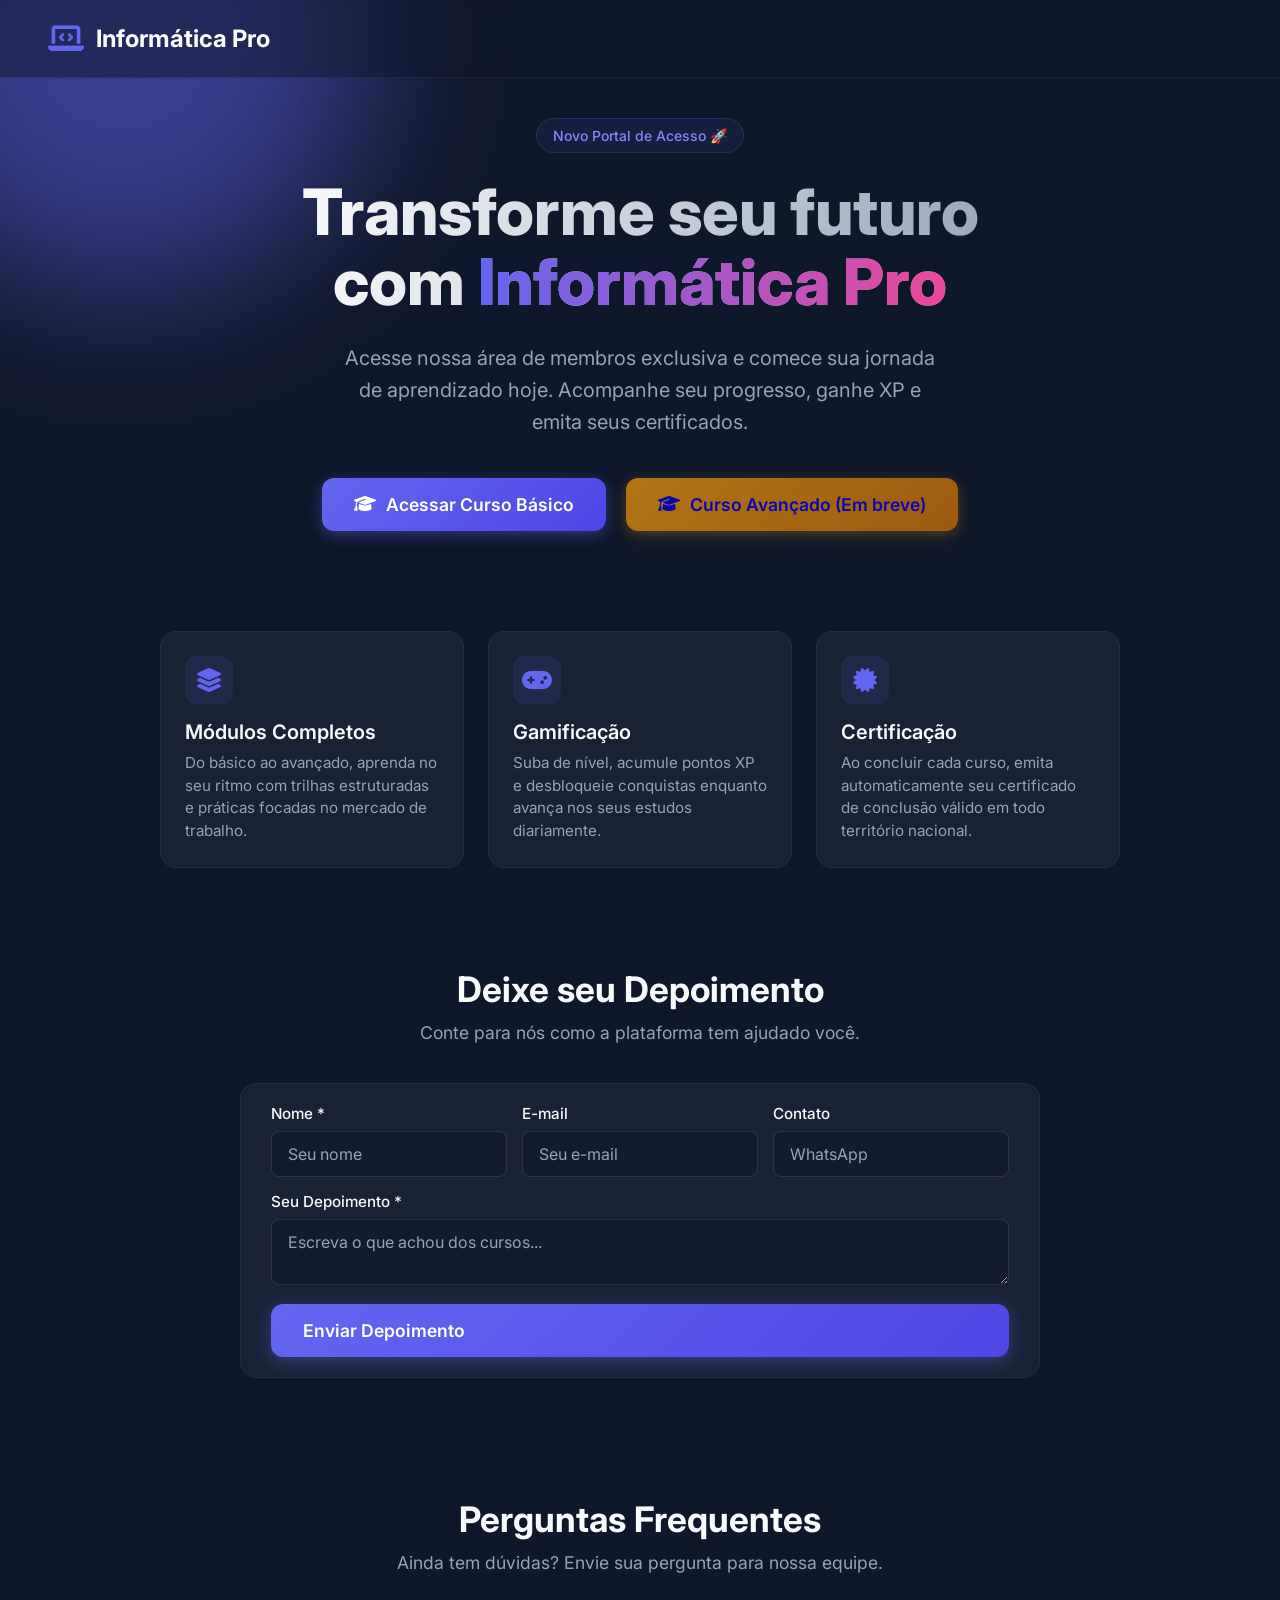
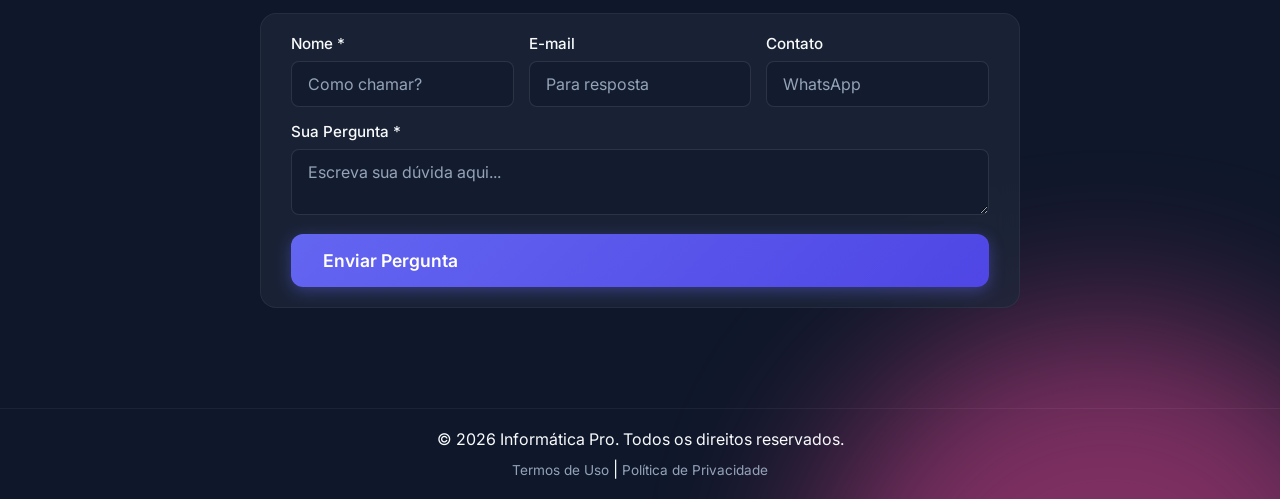
==== index.html @ a4f741c9 "Add files via upload" ====
<!DOCTYPE html>
<html lang="pt-BR">

<head>
    <meta charset="UTF-8">
    <meta name="viewport" content="width=device-width, initial-scale=1.0">
    <title>Informática Pro - Plataforma de Cursos</title>
    <meta name="description"
        content="Acesse a plataforma de cursos Informática Pro. Evolua suas habilidades com nossos cursos completos.">
    <!-- Google Fonts -->
    <link href="https://fonts.googleapis.com/css2?family=Inter:wght@300;400;500;600;700;800&display=swap"
        rel="stylesheet">
    <link rel="stylesheet" href="https://cdnjs.cloudflare.com/ajax/libs/font-awesome/6.4.0/css/all.min.css">
    <link rel="icon" type="image/png" href="favicon.png">
    <link rel="stylesheet" href="public/assets/css/landing.css">
</head>

<body>
    <div class="bg-shapes">
        <div class="shape shape-1"></div>
        <div class="shape shape-2"></div>
    </div>

    <header>
        <nav>
            <a href="#" class="logo" aria-label="Página Inicial da Informática Pro">
                <i class="fa-solid fa-laptop-code" aria-hidden="true"></i>
                Informática Pro
            </a>
        </nav>
    </header>

    <main class="hero">
        <div class="hero-content">
            <div class="badge">Novo Portal de Acesso 🚀</div>
            <h1>Transforme seu futuro com <span>Informática Pro</span></h1>
            <p class="subtitle">Acesse nossa área de membros exclusiva e comece sua jornada de aprendizado hoje.
                Acompanhe seu progresso, ganhe XP e emita seus certificados.</p>

            <div class="actions">
                <a href="curso-basico.html" class="btn btn-primary" aria-label="Acessar o Curso Básico">
                    <i class="fa-solid fa-graduation-cap" aria-hidden="true"></i>
                    Acessar Curso Básico
                </a>
                <a href="#" class="btn btn-advanced" style="opacity: 0.7; cursor: not-allowed;" onclick="event.preventDefault();" aria-label="Curso Avançado em Breve">
                    <i class="fa-solid fa-graduation-cap" aria-hidden="true"></i>
                    Curso Avançado (Em breve)
                </a>

            </div>
        </div>
    </main>

    <section class="features" id="cursos">
        <div class="feature-card">
            <div class="feature-icon"><i class="fa-solid fa-layer-group" aria-hidden="true"></i></div>
            <h3 class="feature-title">Módulos Completos</h3>
            <p class="feature-desc">Do básico ao avançado, aprenda no seu ritmo com trilhas estruturadas e práticas
                focadas no mercado de trabalho.</p>
        </div>
        <div class="feature-card">
            <div class="feature-icon"><i class="fa-solid fa-gamepad" aria-hidden="true"></i></div>
            <h3 class="feature-title">Gamificação</h3>
            <p class="feature-desc">Suba de nível, acumule pontos XP e desbloqueie conquistas enquanto avança nos seus
                estudos diariamente.</p>
        </div>
        <div class="feature-card">
            <div class="feature-icon"><i class="fa-solid fa-certificate" aria-hidden="true"></i></div>
            <h3 class="feature-title">Certificação</h3>
            <p class="feature-desc">Ao concluir cada curso, emita automaticamente seu certificado de conclusão válido em
                todo território nacional.</p>
        </div>
    </section>

    <section class="testimonials" id="depoimentos">
        <div class="section-header">
            <h2>Deixe seu Depoimento</h2>
            <p>Conte para nós como a plataforma tem ajudado você.</p>
        </div>
        <div class="form-container">
            <form name="depoimentos" data-netlify="true" method="POST" class="custom-form">
                <input type="hidden" name="Assunto" value="NOVO DEPOIMENTO - Site">
                <div class="form-row">
                    <div class="form-group">
                        <label for="depoimento-nome">Nome *</label>
                        <input type="text" id="depoimento-nome" name="nome" required placeholder="Seu nome">
                    </div>
                    <div class="form-group">
                        <label for="depoimento-email">E-mail</label>
                        <input type="email" id="depoimento-email" name="email" placeholder="Seu e-mail">
                    </div>
                    <div class="form-group">
                        <label for="depoimento-telefone">Contato</label>
                        <input type="tel" id="depoimento-telefone" name="telefone" placeholder="WhatsApp">
                    </div>
                </div>
                <div class="form-group">
                    <label for="depoimento-texto">Seu Depoimento *</label>
                    <textarea id="depoimento-texto" name="depoimento" required rows="2" placeholder="Escreva o que achou dos cursos..."></textarea>
                </div>
                <button type="submit" class="btn btn-primary w-100">Enviar Depoimento</button>
            </form>
        </div>
    </section>

    <section class="faq" id="faq">
        <div class="section-header">
            <h2>Perguntas Frequentes</h2>
            <p>Ainda tem dúvidas? Envie sua pergunta para nossa equipe.</p>
        </div>
        <div class="form-container">
            <form name="duvidas-faq" data-netlify="true" method="POST" class="custom-form">
                <input type="hidden" name="Assunto" value="NOVA DUVIDA FAQ - Site">
                <div class="form-row">
                    <div class="form-group">
                        <label for="faq-nome">Nome *</label>
                        <input type="text" id="faq-nome" name="nome" required placeholder="Como chamar?">
                    </div>
                    <div class="form-group">
                        <label for="faq-email">E-mail</label>
                        <input type="email" id="faq-email" name="email" placeholder="Para resposta">
                    </div>
                    <div class="form-group">
                        <label for="faq-telefone">Contato</label>
                        <input type="tel" id="faq-telefone" name="telefone" placeholder="WhatsApp">
                    </div>
                </div>
                <div class="form-group">
                    <label for="faq-pergunta">Sua Pergunta *</label>
                    <textarea id="faq-pergunta" name="pergunta" required rows="2" placeholder="Escreva sua dúvida aqui..."></textarea>
                </div>
                <button type="submit" class="btn btn-primary w-100">Enviar Pergunta</button>
            </form>
        </div>
    </section>

    <footer class="landing-footer">
        <p>&copy; 2026 Informática Pro. Todos os direitos reservados.</p>
        <div style="margin-top: 10px;">
            <a href="#">Termos de Uso</a> | <a href="#">Política de Privacidade</a>
        </div>
    </footer>

    <script>
        // Envio dos formulários sem sair da página (AJAX)
        const handleSubmit = (e) => {
            e.preventDefault();
            const form = e.target;
            const formData = new FormData(form);
            const submitBtn = form.querySelector('button[type="submit"]');
            const originalBtnText = submitBtn.innerText;
            
            submitBtn.innerText = "Enviando...";
            submitBtn.disabled = true;

            fetch("/", {
                method: "POST",
                headers: { "Content-Type": "application/x-www-form-urlencoded" },
                body: new URLSearchParams(formData).toString()
            })
            .then(() => {
                alert("Sua mensagem foi enviada com sucesso! Obrigado.");
                form.reset();
            })
            .catch((error) => {
                alert("Ops! Houve um erro ao tentar enviar sua mensagem.");
            })
            .finally(() => {
                submitBtn.innerText = originalBtnText;
                submitBtn.disabled = false;
            });
        };

        // Adiciona o evento nos formulários do Netlify
        document.querySelectorAll('form[data-netlify="true"]').forEach(form => {
            form.addEventListener('submit', handleSubmit);
        });
    </script>
</body>

</html>
---- public/assets/css/landing.css ----
:root {
    --primary: #6366f1;
    --primary-dark: #4f46e5;
    --secondary: #ec4899;
    --bg-color: #0f172a;
    --surface-color: rgba(30, 41, 59, 0.7);
    --text-main: #f8fafc;
    --text-muted: #94a3b8;
}

* {
    margin: 0;
    padding: 0;
    box-sizing: border-box;
    font-family: 'Inter', sans-serif;
}

html, body {
    overflow-x: hidden;
    width: 100%;
}

body {
    background-color: var(--bg-color);
    color: var(--text-main);
    min-height: 100vh;
    display: flex;
    flex-direction: column;
    position: relative;
}

/* Animated Background Gradients */
.bg-shapes {
    position: absolute;
    top: 0;
    left: 0;
    width: 100%;
    height: 100%;
    overflow: hidden;
    z-index: -1;
}

.shape {
    position: absolute;
    filter: blur(80px);
    opacity: 0.5;
    border-radius: 50%;
    animation: float 10s infinite ease-in-out alternate;
}

.shape-1 {
    top: -10%;
    left: -10%;
    width: 500px;
    height: 500px;
    background: var(--primary);
    animation-delay: 0s;
}

.shape-2 {
    bottom: -20%;
    right: -10%;
    width: 600px;
    height: 600px;
    background: var(--secondary);
    animation-delay: -5s;
}

@keyframes float {
    0% { transform: translate(0, 0) scale(1); }
    100% { transform: translate(30px, 50px) scale(1.1); }
}

/* Navbar */
nav {
    padding: 24px 48px;
    display: flex;
    justify-content: space-between;
    align-items: center;
    backdrop-filter: blur(10px);
    background: rgba(15, 23, 42, 0.5);
    border-bottom: 1px solid rgba(255, 255, 255, 0.05);
    z-index: 10;
}

.logo {
    display: flex;
    align-items: center;
    gap: 12px;
    font-size: 1.5rem;
    font-weight: 700;
    color: white;
    text-decoration: none;
}

.logo i {
    color: var(--primary);
    font-size: 1.8rem;
}

/* Hero Section */
.hero {
    flex: 1;
    display: flex;
    align-items: center;
    justify-content: center;
    padding: 40px 20px;
    z-index: 1;
}

.hero-content {
    max-width: 800px;
    text-align: center;
}

.badge {
    display: inline-block;
    padding: 8px 16px;
    border-radius: 999px;
    background: rgba(99, 102, 241, 0.1);
    color: #818cf8;
    font-weight: 500;
    font-size: 0.875rem;
    margin-bottom: 24px;
    border: 1px solid rgba(99, 102, 241, 0.2);
    backdrop-filter: blur(4px);
}

h1 {
    font-size: 4rem;
    font-weight: 800;
    line-height: 1.1;
    margin-bottom: 24px;
    background: linear-gradient(to right, #fff, #94a3b8);
    -webkit-background-clip: text;
    -webkit-text-fill-color: transparent;
}

h1 span {
    background: linear-gradient(to right, var(--primary), var(--secondary));
    -webkit-background-clip: text;
    -webkit-text-fill-color: transparent;
}

p.subtitle {
    font-size: 1.25rem;
    color: var(--text-muted);
    margin-bottom: 40px;
    line-height: 1.6;
    max-width: 600px;
    margin-inline: auto;
}

/* Buttons */
.actions {
    display: flex;
    gap: 20px;
    justify-content: center;
    align-items: center;
}

.btn {
    display: inline-flex;
    align-items: center;
    gap: 10px;
    padding: 16px 32px;
    border-radius: 12px;
    font-size: 1.1rem;
    font-weight: 600;
    text-decoration: none;
    transition: all 0.3s ease;
    cursor: pointer;
    border: none;
}

.btn-primary {
    background: linear-gradient(135deg, var(--primary), var(--primary-dark));
    color: white;
    box-shadow: 0 4px 15px rgba(99, 102, 241, 0.4);
}

.btn-primary:hover {
    transform: translateY(-2px);
    box-shadow: 0 6px 20px rgba(99, 102, 241, 0.6);
    background: linear-gradient(135deg, #7174f2, var(--primary));
}

.btn-advanced {
    background: linear-gradient(135deg, #f59e0b, #d97706);
    box-shadow: 0 4px 15px rgba(245, 158, 11, 0.4);
}

.btn-advanced:hover {
    background: linear-gradient(135deg, #fbbf24, #f59e0b);
}

.btn-outline {
    background: var(--surface-color);
    color: white;
    border: 1px solid rgba(255,255,255,0.1);
    backdrop-filter: blur(10px);
}

.btn-outline:hover {
    background: rgba(255, 255, 255, 0.1);
    transform: translateY(-2px);
}

/* Features */
.features {
    display: grid;
    grid-template-columns: repeat(auto-fit, minmax(250px, 1fr));
    gap: 24px;
    max-width: 1000px;
    margin: 60px auto 40px;
    padding: 0 20px;
    z-index: 1;
}

.feature-card {
    background: var(--surface-color);
    border: 1px solid rgba(255, 255, 255, 0.05);
    border-radius: 16px;
    padding: 24px;
    text-align: left;
    backdrop-filter: blur(12px);
    transition: transform 0.3s ease, border-color 0.3s ease;
}

.feature-card:hover {
    transform: translateY(-5px);
    border-color: rgba(99, 102, 241, 0.3);
}

.feature-icon {
    width: 48px;
    height: 48px;
    border-radius: 12px;
    background: rgba(99, 102, 241, 0.1);
    color: var(--primary);
    display: flex;
    align-items: center;
    justify-content: center;
    font-size: 1.5rem;
    margin-bottom: 16px;
}

.feature-title {
    font-size: 1.25rem;
    font-weight: 600;
    margin-bottom: 8px;
}

.feature-desc {
    color: var(--text-muted);
    font-size: 0.95rem;
    line-height: 1.5;
}

.landing-footer {
    text-align: center;
    padding: 20px;
    margin-top: 20px;
    border-top: 1px solid rgba(255,255,255,0.05);
}

.landing-footer a {
    color: var(--text-muted);
    font-size: 0.85rem;
    text-decoration: none;
}

/* Section Headers */
.section-header {
    text-align: center;
    margin-bottom: 40px;
}

.section-header h2 {
    font-size: 2.2rem;
    margin-bottom: 12px;
    color: var(--text-main);
}

.section-header p {
    color: var(--text-muted);
    font-size: 1.1rem;
}

/* Testimonials Section */
.testimonials {
    max-width: 1000px;
    margin: 60px auto;
    padding: 0 20px;
    z-index: 1;
}

.testimonials-grid {
    display: grid;
    grid-template-columns: repeat(auto-fit, minmax(300px, 1fr));
    gap: 30px;
}

.testimonial-card {
    background: var(--surface-color);
    border: 1px solid rgba(255, 255, 255, 0.05);
    border-radius: 16px;
    padding: 30px;
    backdrop-filter: blur(12px);
}

.stars {
    color: #fbbf24;
    margin-bottom: 15px;
    font-size: 1.1rem;
}

.testimonial-text {
    font-size: 1.05rem;
    line-height: 1.6;
    margin-bottom: 20px;
    font-style: italic;
    color: var(--text-main);
}

.student-info {
    display: flex;
    align-items: center;
    gap: 15px;
}

.student-avatar {
    width: 45px;
    height: 45px;
    border-radius: 50%;
    background: rgba(99, 102, 241, 0.2);
    color: var(--primary);
    display: flex;
    align-items: center;
    justify-content: center;
    font-size: 1.2rem;
}

.student-info strong {
    display: block;
    color: var(--text-main);
}

.student-info span {
    font-size: 0.85rem;
    color: var(--text-muted);
}

/* FAQ Section */
.faq {
    max-width: 800px;
    margin: 60px auto 80px;
    padding: 0 20px;
    z-index: 1;
}

.faq-list {
    display: flex;
    flex-direction: column;
    gap: 20px;
}

.faq-item {
    background: var(--surface-color);
    border: 1px solid rgba(255, 255, 255, 0.05);
    border-radius: 12px;
    padding: 24px;
    backdrop-filter: blur(12px);
}

.faq-question {
    font-size: 1.15rem;
    font-weight: 600;
    color: var(--text-main);
    margin-bottom: 12px;
    display: flex;
    align-items: center;
    gap: 10px;
}

.faq-question i {
    color: var(--primary);
}

.faq-answer {
    color: var(--text-muted);
    line-height: 1.6;
    margin-left: 28px;
}

/* Form Styles */
.form-container {
    max-width: 800px;
    margin: 0 auto;
    background: var(--surface-color);
    border: 1px solid rgba(255, 255, 255, 0.05);
    border-radius: 16px;
    padding: 20px 30px;
    backdrop-filter: blur(12px);
}

.custom-form .form-row {
    display: grid;
    grid-template-columns: repeat(3, 1fr);
    gap: 15px;
}

.custom-form .form-group {
    margin-bottom: 15px;
}

.custom-form label {
    display: block;
    margin-bottom: 8px;
    font-weight: 500;
    color: var(--text-main);
    font-size: 0.95rem;
}

.custom-form input,
.custom-form textarea {
    width: 100%;
    padding: 12px 16px;
    border-radius: 8px;
    border: 1px solid rgba(255, 255, 255, 0.1);
    background: rgba(15, 23, 42, 0.5);
    color: var(--text-main);
    font-family: inherit;
    font-size: 1rem;
    transition: all 0.3s ease;
}

.custom-form input:focus,
.custom-form textarea:focus {
    outline: none;
    border-color: var(--primary);
    box-shadow: 0 0 0 2px rgba(99, 102, 241, 0.2);
}

.custom-form input::placeholder,
.custom-form textarea::placeholder {
    color: var(--text-muted);
}

.w-100 {
    width: 100%;
}

/* Responsive */
@media (max-width: 768px) {
    h1 { font-size: 2.2rem; }
    p.subtitle { font-size: 1rem; padding: 0 10px; }
    nav { padding: 15px 20px; }
    .logo { font-size: 1.2rem; }
    .actions { flex-direction: column; width: 100%; padding: 0; gap: 15px; }
    .btn { width: 100%; justify-content: center; font-size: 1rem; padding: 14px 20px; }
    .features { grid-template-columns: 1fr; margin-top: 20px; padding-bottom: 40px; }
    .hero { padding: 20px 15px; }
    .custom-form .form-row {
        grid-template-columns: 1fr;
        gap: 0px;
    }
}
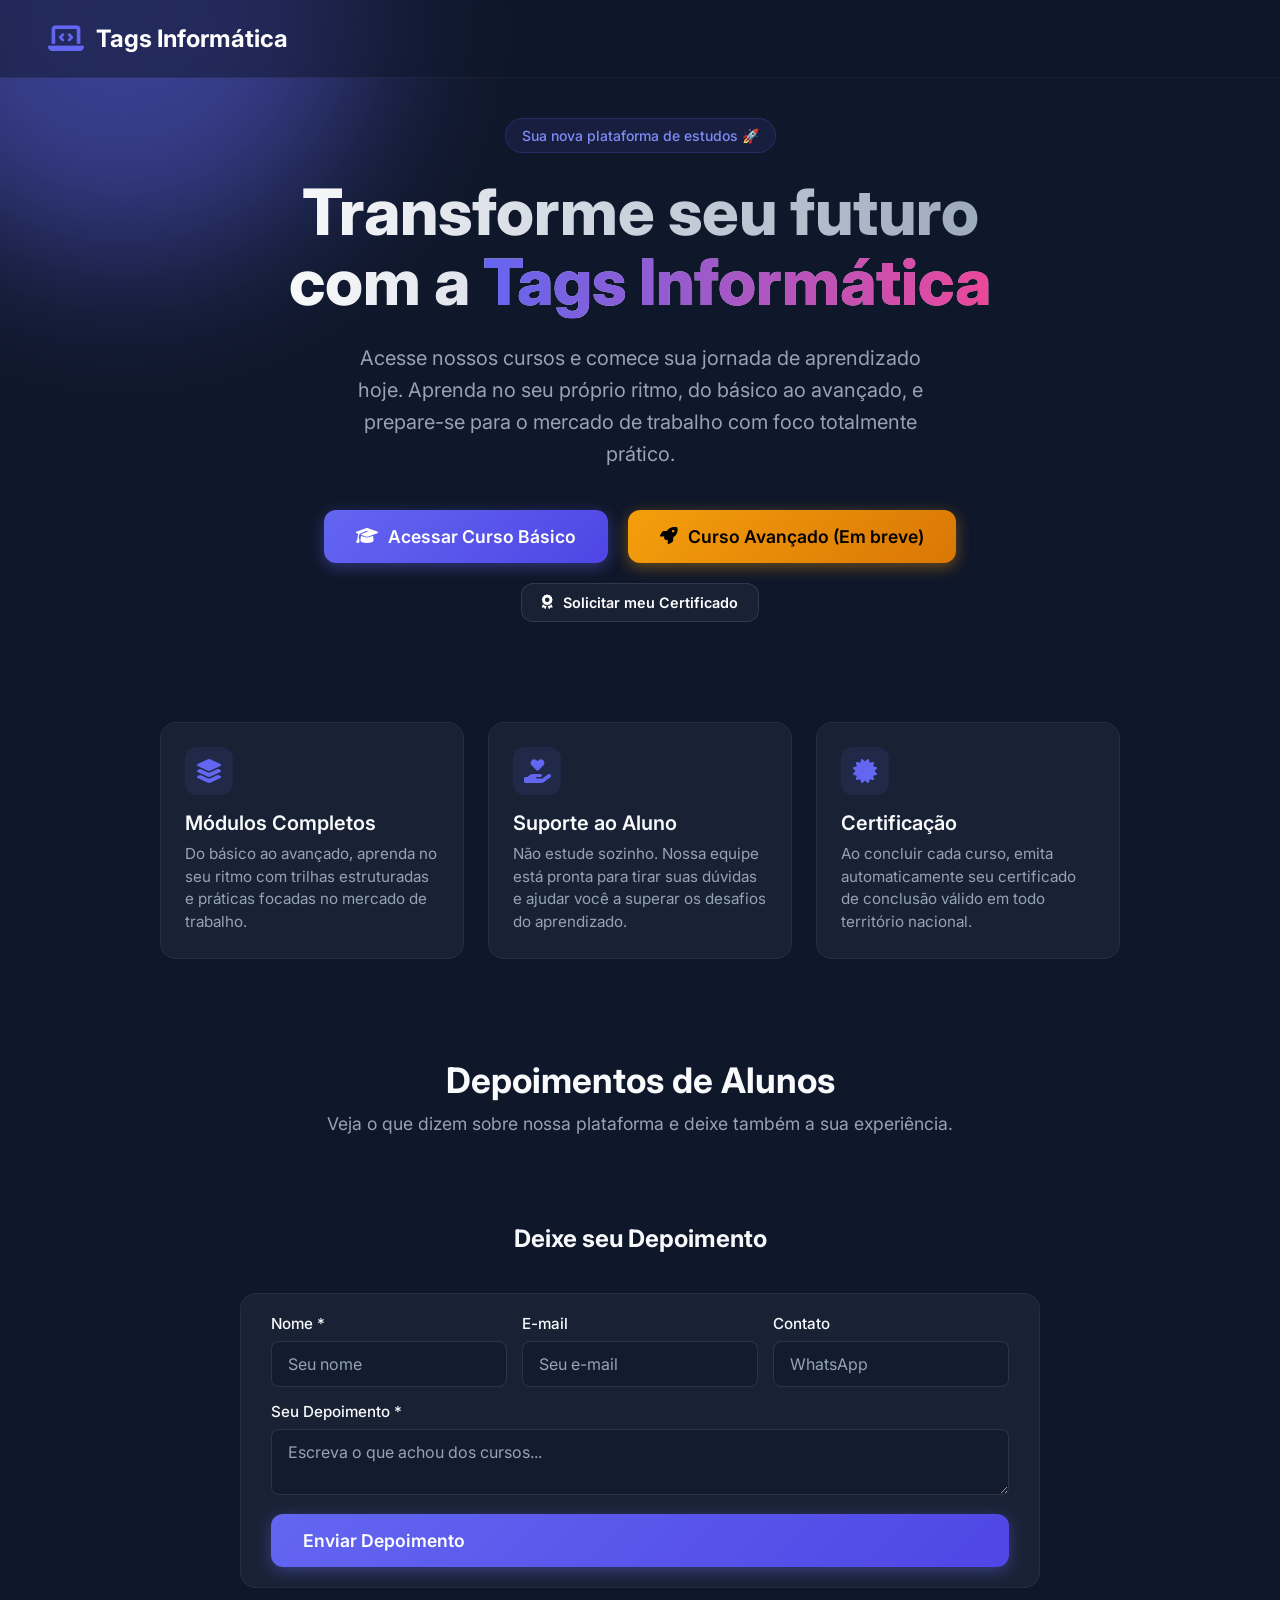
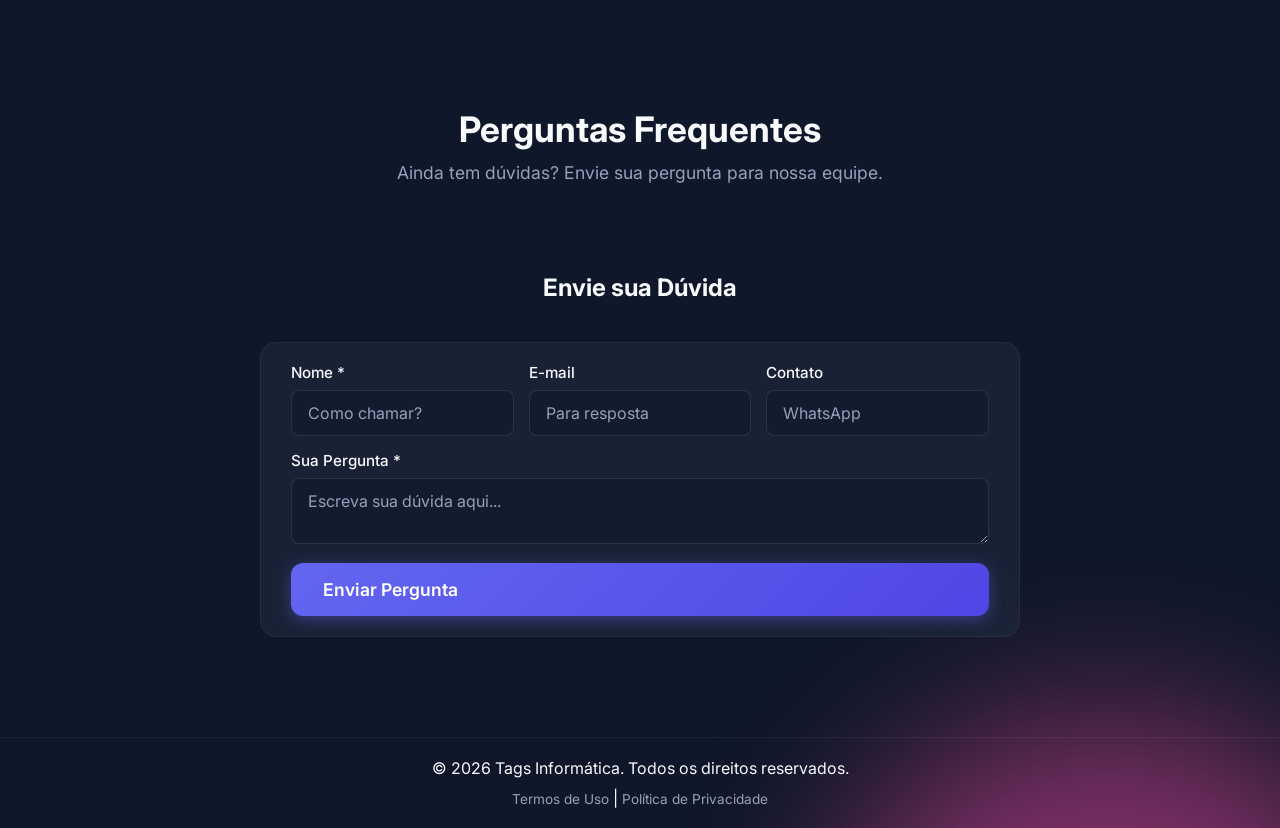
==== commit 7c71fbe1: "Add files via upload" ====
--- a/index.html
+++ b/index.html
@@ -4,9 +4,9 @@
 <head>
     <meta charset="UTF-8">
     <meta name="viewport" content="width=device-width, initial-scale=1.0">
-    <title>Informática Pro - Plataforma de Cursos</title>
+    <title>Tags Informática - Cursos Online</title>
     <meta name="description"
-        content="Acesse a plataforma de cursos Informática Pro. Evolua suas habilidades com nossos cursos completos.">
+        content="Acesse a plataforma de cursos da Tags Informática. Evolua suas habilidades com nossos cursos completos.">
     <!-- Google Fonts -->
     <link href="https://fonts.googleapis.com/css2?family=Inter:wght@300;400;500;600;700;800&display=swap"
         rel="stylesheet">
@@ -21,32 +21,43 @@
         <div class="shape shape-2"></div>
     </div>
 
+    <!-- Banner de Avisos Dinâmico -->
+    <div id="aviso-banner" class="aviso-banner" style="display: none;">
+        <i class="fa-solid fa-bullhorn"></i>
+        <span id="aviso-texto"></span>
+        <a href="#" id="aviso-link" target="_blank" class="btn-aviso">Saiba mais</a>
+    </div>
+
     <header>
         <nav>
-            <a href="#" class="logo" aria-label="Página Inicial da Informática Pro">
+            <a href="#" class="logo" aria-label="Página Inicial da Tags Informática">
                 <i class="fa-solid fa-laptop-code" aria-hidden="true"></i>
-                Informática Pro
+                Tags Informática
             </a>
         </nav>
     </header>
 
     <main class="hero">
         <div class="hero-content">
-            <div class="badge">Novo Portal de Acesso 🚀</div>
-            <h1>Transforme seu futuro com <span>Informática Pro</span></h1>
-            <p class="subtitle">Acesse nossa área de membros exclusiva e comece sua jornada de aprendizado hoje.
-                Acompanhe seu progresso, ganhe XP e emita seus certificados.</p>
+            <div class="badge">Sua nova plataforma de estudos 🚀</div>
+            <h1>Transforme seu futuro com a <span>Tags Informática</span></h1>
+            <p class="subtitle">Acesse nossos cursos e comece sua jornada de aprendizado hoje. Aprenda no seu próprio ritmo, do básico ao avançado, e prepare-se para o mercado de trabalho com foco totalmente prático.</p>
 
             <div class="actions">
                 <a href="curso-basico.html" class="btn btn-primary" aria-label="Acessar o Curso Básico">
                     <i class="fa-solid fa-graduation-cap" aria-hidden="true"></i>
                     Acessar Curso Básico
                 </a>
-                <a href="#" class="btn btn-advanced" style="opacity: 0.7; cursor: not-allowed;" onclick="event.preventDefault();" aria-label="Curso Avançado em Breve">
-                    <i class="fa-solid fa-graduation-cap" aria-hidden="true"></i>
+                <button onclick="openModal('modal-lead')" class="btn btn-advanced" aria-label="Curso Avançado em Breve">
+                    <i class="fa-solid fa-rocket" aria-hidden="true"></i>
                     Curso Avançado (Em breve)
-                </a>
-
+                </button>
+            </div>
+            
+            <div style="margin-top: 20px;">
+                <button onclick="openModal('modal-certificado')" class="btn btn-outline" style="padding: 10px 20px; font-size: 0.9rem;">
+                    <i class="fa-solid fa-award"></i> Solicitar meu Certificado
+                </button>
             </div>
         </div>
     </main>
@@ -59,10 +70,9 @@
                 focadas no mercado de trabalho.</p>
         </div>
         <div class="feature-card">
-            <div class="feature-icon"><i class="fa-solid fa-gamepad" aria-hidden="true"></i></div>
-            <h3 class="feature-title">Gamificação</h3>
-            <p class="feature-desc">Suba de nível, acumule pontos XP e desbloqueie conquistas enquanto avança nos seus
-                estudos diariamente.</p>
+            <div class="feature-icon"><i class="fa-solid fa-hand-holding-heart" aria-hidden="true"></i></div>
+            <h3 class="feature-title">Suporte ao Aluno</h3>
+            <p class="feature-desc">Não estude sozinho. Nossa equipe está pronta para tirar suas dúvidas e ajudar você a superar os desafios do aprendizado.</p>
         </div>
         <div class="feature-card">
             <div class="feature-icon"><i class="fa-solid fa-certificate" aria-hidden="true"></i></div>
@@ -74,11 +84,22 @@
 
     <section class="testimonials" id="depoimentos">
         <div class="section-header">
-            <h2>Deixe seu Depoimento</h2>
-            <p>Conte para nós como a plataforma tem ajudado você.</p>
-        </div>
+            <h2>Depoimentos de Alunos</h2>
+            <p>Veja o que dizem sobre nossa plataforma e deixe também a sua experiência.</p>
+        </div>
+        
+        <!-- Lista de depoimentos renderizados via JS -->
+        <div id="testimonials-list" class="testimonials-grid" style="margin-bottom: 50px;">
+            <!-- Será preenchido via script -->
+        </div>
+
+        <div class="section-header" style="margin-top: 20px;">
+            <h3 style="font-size: 1.5rem; color: var(--text-main);">Deixe seu Depoimento</h3>
+        </div>
+
         <div class="form-container">
-            <form name="depoimentos" data-netlify="true" method="POST" class="custom-form">
+            <form name="depoimentos" method="POST" class="custom-form">
+                <input type="hidden" name="tipo" value="depoimento">
                 <input type="hidden" name="Assunto" value="NOVO DEPOIMENTO - Site">
                 <div class="form-row">
                     <div class="form-group">
@@ -108,8 +129,19 @@
             <h2>Perguntas Frequentes</h2>
             <p>Ainda tem dúvidas? Envie sua pergunta para nossa equipe.</p>
         </div>
+        
+        <!-- Lista de FAQs renderizadas via JS -->
+        <div id="faq-list" class="faq-list" style="margin-bottom: 50px;">
+            <!-- Será preenchido via script -->
+        </div>
+
+        <div class="section-header" style="margin-top: 20px;">
+            <h3 style="font-size: 1.5rem; color: var(--text-main);">Envie sua Dúvida</h3>
+        </div>
+
         <div class="form-container">
-            <form name="duvidas-faq" data-netlify="true" method="POST" class="custom-form">
+            <form name="duvidas-faq" method="POST" class="custom-form">
+                <input type="hidden" name="tipo" value="faq">
                 <input type="hidden" name="Assunto" value="NOVA DUVIDA FAQ - Site">
                 <div class="form-row">
                     <div class="form-group">
@@ -135,14 +167,166 @@
     </section>
 
     <footer class="landing-footer">
-        <p>&copy; 2026 Informática Pro. Todos os direitos reservados.</p>
+        <p>&copy; 2026 Tags Informática. Todos os direitos reservados.</p>
         <div style="margin-top: 10px;">
             <a href="#">Termos de Uso</a> | <a href="#">Política de Privacidade</a>
         </div>
     </footer>
 
+    <!-- Modal Lead -->
+    <div id="modal-lead" class="modal-overlay">
+        <div class="modal-content form-container">
+            <button class="close-modal" onclick="closeModal('modal-lead')"><i class="fa-solid fa-xmark"></i></button>
+            <h3 style="margin-bottom: 10px;">Lista de Espera: Curso Avançado</h3>
+            <p style="margin-bottom: 20px; color: var(--text-muted);">Deixe seu e-mail e seja o primeiro a saber quando as vagas abrirem!</p>
+            <form name="lead" method="POST" class="custom-form">
+                <input type="hidden" name="tipo" value="lead">
+                <div class="form-group">
+                    <label>Nome</label>
+                    <input type="text" name="nome" required placeholder="Seu nome">
+                </div>
+                <div class="form-group">
+                    <label>E-mail</label>
+                    <input type="email" name="email" required placeholder="Seu e-mail principal">
+                </div>
+                <button type="submit" class="btn btn-primary w-100">Entrar na Lista</button>
+            </form>
+        </div>
+    </div>
+
+    <!-- Modal Certificado -->
+    <div id="modal-certificado" class="modal-overlay">
+        <div class="modal-content form-container">
+            <button class="close-modal" onclick="closeModal('modal-certificado')"><i class="fa-solid fa-xmark"></i></button>
+            <h3 style="margin-bottom: 10px;">Emissão de Certificado</h3>
+            <p style="margin-bottom: 20px; color: var(--text-muted);">Concluiu o curso básico? Solicite aqui seu certificado oficial. (Liberado após confirmação de pagamento)</p>
+            <form name="certificado" method="POST" class="custom-form">
+                <input type="hidden" name="tipo" value="certificado">
+                <div class="form-group">
+                    <label>Nome Completo (Para o certificado)</label>
+                    <input type="text" name="nome" required placeholder="João da Silva">
+                </div>
+                <div class="form-group">
+                    <label>E-mail de Cadastro</label>
+                    <input type="email" name="email" required placeholder="seu@email.com">
+                </div>
+                <div class="form-group">
+                    <label>CPF</label>
+                    <input type="text" name="cpf" required placeholder="000.000.000-00">
+                </div>
+                <button type="submit" class="btn btn-primary w-100">Solicitar Certificado</button>
+            </form>
+        </div>
+    </div>
+
+    <!-- Toast Notification -->
+    <div id="toast" class="toast">
+        <i class="fa-solid fa-circle-check"></i>
+        <span id="toast-message">Mensagem enviada com sucesso!</span>
+    </div>
+
     <script>
-        // Envio dos formulários sem sair da página (AJAX)
+        const SCRIPT_URL = "https://script.google.com/macros/s/AKfycbxQYoyk3kx6mtV6f-MftjSU4Sp0lmQB1Md00lyNA5KXXoyu3IjuXhvSz-ivAQGCdM9j/exec";
+
+        // Funções de Modal
+        const openModal = (id) => {
+            document.getElementById(id).classList.add('active');
+            document.body.style.overflow = 'hidden';
+        };
+        const closeModal = (id) => {
+            document.getElementById(id).classList.remove('active');
+            document.body.style.overflow = 'auto';
+        };
+
+        // Função para carregar dados dinâmicos da Planilha
+        const loadDynamicData = async () => {
+            try {
+                const response = await fetch(SCRIPT_URL);
+                const data = await response.json();
+                
+                // Carrega Avisos
+                if (data.avisos && data.avisos.length > 0) {
+                    const aviso = data.avisos[0]; // Pega o primeiro aviso ativo
+                    const avisoBanner = document.getElementById('aviso-banner');
+                    document.getElementById('aviso-texto').innerText = aviso.texto;
+                    if(aviso.link) {
+                        document.getElementById('aviso-link').href = aviso.link;
+                        document.getElementById('aviso-link').style.display = 'inline-block';
+                    } else {
+                        document.getElementById('aviso-link').style.display = 'none';
+                    }
+                    avisoBanner.style.display = 'flex';
+                }
+
+                // Cupons preparados (pode usar data.cupons depois)
+                
+                // Carrega Depoimentos
+                const depContainer = document.getElementById('testimonials-list');
+                if (data.depoimentos && data.depoimentos.length > 0) {
+                    depContainer.innerHTML = ''; 
+                    data.depoimentos.forEach(item => {
+                        const card = document.createElement('div');
+                        card.className = 'testimonial-card';
+                        card.innerHTML = `
+                            <div class="stars">
+                                <i class="fa-solid fa-star"></i><i class="fa-solid fa-star"></i><i class="fa-solid fa-star"></i><i class="fa-solid fa-star"></i><i class="fa-solid fa-star"></i>
+                            </div>
+                            <p class="testimonial-text">"${item.depoimento}"</p>
+                            <div class="student-info">
+                                <div class="student-avatar"><i class="fa-solid fa-user"></i></div>
+                                <div>
+                                    <strong>${item.nome}</strong>
+                                    <span>Aluno Tags Informática</span>
+                                </div>
+                            </div>
+                        `;
+                        depContainer.appendChild(card);
+                    });
+                }
+
+                // Carrega FAQ
+                const faqContainer = document.getElementById('faq-list');
+                if (data.faq && data.faq.length > 0) {
+                    faqContainer.innerHTML = '';
+                    data.faq.forEach(item => {
+                        const faqItem = document.createElement('div');
+                        faqItem.className = 'faq-item';
+                        faqItem.innerHTML = `
+                            <h3 class="faq-question"><i class="fa-solid fa-circle-question"></i> ${item.pergunta}</h3>
+                            <p class="faq-answer">${item.resposta}</p>
+                        `;
+                        faqContainer.appendChild(faqItem);
+                    });
+                }
+            } catch (error) {
+                console.error("Erro ao carregar dados:", error);
+            }
+        };
+
+        // Função para mostrar notificação visual (Toast)
+        const showToast = (message, isError = false) => {
+            const toast = document.getElementById('toast');
+            const toastMsg = document.getElementById('toast-message');
+            const icon = toast.querySelector('i');
+            
+            toastMsg.innerText = message;
+            if (isError) {
+                toast.style.borderLeftColor = '#ef4444';
+                icon.className = 'fa-solid fa-circle-xmark';
+                icon.style.color = '#ef4444';
+            } else {
+                toast.style.borderLeftColor = '#10b981';
+                icon.className = 'fa-solid fa-circle-check';
+                icon.style.color = '#10b981';
+            }
+            
+            toast.classList.add('show');
+            setTimeout(() => {
+                toast.classList.remove('show');
+            }, 4000);
+        };
+
+        // Envio dos formulários
         const handleSubmit = (e) => {
             e.preventDefault();
             const form = e.target;
@@ -153,17 +337,29 @@
             submitBtn.innerText = "Enviando...";
             submitBtn.disabled = true;
 
-            fetch("/", {
+            // Envia SEMPRE para o Google Sheets porque todos tem campo 'tipo'
+            fetch(SCRIPT_URL, {
                 method: "POST",
                 headers: { "Content-Type": "application/x-www-form-urlencoded" },
                 body: new URLSearchParams(formData).toString()
             })
             .then(() => {
-                alert("Sua mensagem foi enviada com sucesso! Obrigado.");
+                const tipo = form.querySelector('input[name="tipo"]').value;
+                if (tipo === "depoimento") showToast("Depoimento enviado para análise!");
+                else if (tipo === "faq") showToast("Dúvida enviada! Em breve responderemos.");
+                else if (tipo === "lead") {
+                    showToast("Email salvo! Te avisaremos.");
+                    closeModal('modal-lead');
+                }
+                else if (tipo === "certificado") {
+                    showToast("Solicitação recebida. Analisaremos o pagamento.");
+                    closeModal('modal-certificado');
+                }
+                else showToast("Mensagem enviada com sucesso!");
                 form.reset();
             })
             .catch((error) => {
-                alert("Ops! Houve um erro ao tentar enviar sua mensagem.");
+                showToast("Ops! Houve um erro ao enviar.", true);
             })
             .finally(() => {
                 submitBtn.innerText = originalBtnText;
@@ -171,10 +367,11 @@
             });
         };
 
-        // Adiciona o evento nos formulários do Netlify
-        document.querySelectorAll('form[data-netlify="true"]').forEach(form => {
+        document.querySelectorAll('.custom-form').forEach(form => {
             form.addEventListener('submit', handleSubmit);
         });
+
+        document.addEventListener('DOMContentLoaded', loadDynamicData);
     </script>
 </body>
 
--- a/public/assets/css/landing.css
+++ b/public/assets/css/landing.css
@@ -228,8 +228,9 @@
 }
 
 .feature-card:hover {
-    transform: translateY(-5px);
-    border-color: rgba(99, 102, 241, 0.3);
+    transform: translateY(-8px);
+    border-color: rgba(99, 102, 241, 0.5);
+    box-shadow: 0 12px 30px -10px rgba(99, 102, 241, 0.4);
 }
 
 .feature-icon {
@@ -435,11 +436,18 @@
     transition: all 0.3s ease;
 }
 
+.custom-form input:hover,
+.custom-form textarea:hover {
+    background: rgba(15, 23, 42, 0.7);
+    border-color: rgba(255, 255, 255, 0.2);
+}
+
 .custom-form input:focus,
 .custom-form textarea:focus {
     outline: none;
     border-color: var(--primary);
-    box-shadow: 0 0 0 2px rgba(99, 102, 241, 0.2);
+    box-shadow: 0 0 0 3px rgba(99, 102, 241, 0.25);
+    background: rgba(15, 23, 42, 0.9);
 }
 
 .custom-form input::placeholder,
@@ -466,3 +474,132 @@
         gap: 0px;
     }
 }
+
+/* Toast Notification */
+.toast {
+    position: fixed;
+    bottom: 30px;
+    right: 30px;
+    background: var(--surface-color);
+    color: var(--text-main);
+    padding: 16px 24px;
+    border-radius: 8px;
+    border-left: 4px solid #10b981;
+    box-shadow: 0 10px 25px rgba(0,0,0,0.3);
+    display: flex;
+    align-items: center;
+    gap: 12px;
+    z-index: 9999;
+    backdrop-filter: blur(16px);
+    transform: translateX(150%);
+    transition: transform 0.4s cubic-bezier(0.175, 0.885, 0.32, 1.275);
+    border-top: 1px solid rgba(255, 255, 255, 0.1);
+    border-right: 1px solid rgba(255, 255, 255, 0.1);
+    border-bottom: 1px solid rgba(255, 255, 255, 0.1);
+}
+
+.toast.show {
+    transform: translateX(0);
+}
+
+.toast i {
+    font-size: 1.25rem;
+    color: #10b981;
+}
+
+/* Modals */
+.modal-overlay {
+    position: fixed;
+    top: 0;
+    left: 0;
+    width: 100%;
+    height: 100%;
+    background: rgba(15, 23, 42, 0.8);
+    backdrop-filter: blur(5px);
+    display: flex;
+    align-items: center;
+    justify-content: center;
+    z-index: 99999;
+    opacity: 0;
+    pointer-events: none;
+    transition: opacity 0.3s ease;
+}
+
+.modal-overlay.active {
+    opacity: 1;
+    pointer-events: auto;
+}
+
+.modal-content {
+    background: #1e293b;
+    border-radius: 16px;
+    padding: 30px;
+    width: 90%;
+    max-width: 500px;
+    position: relative;
+    transform: translateY(-20px);
+    transition: transform 0.3s ease;
+}
+
+.modal-overlay.active .modal-content {
+    transform: translateY(0);
+}
+
+.close-modal {
+    position: absolute;
+    top: 15px;
+    right: 20px;
+    background: transparent;
+    border: none;
+    color: var(--text-muted);
+    font-size: 1.5rem;
+    cursor: pointer;
+    transition: color 0.3s;
+}
+
+.close-modal:hover {
+    color: var(--secondary);
+}
+
+/* Aviso Banner */
+.aviso-banner {
+    background: linear-gradient(90deg, var(--primary-dark), var(--secondary));
+    color: white;
+    padding: 10px 20px;
+    display: flex;
+    align-items: center;
+    justify-content: center;
+    gap: 15px;
+    font-weight: 500;
+    font-size: 0.95rem;
+    z-index: 20;
+    position: relative;
+}
+
+.btn-aviso {
+    background: rgba(0,0,0,0.3);
+    color: white;
+    padding: 4px 12px;
+    border-radius: 99px;
+    text-decoration: none;
+    font-size: 0.85rem;
+    transition: background 0.3s;
+}
+
+.btn-aviso:hover {
+    background: rgba(0,0,0,0.5);
+}
+
+@media (max-width: 768px) {
+    .toast {
+        bottom: 20px;
+        right: 20px;
+        left: 20px;
+        justify-content: center;
+    }
+    .aviso-banner {
+        flex-direction: column;
+        text-align: center;
+        gap: 8px;
+    }
+}
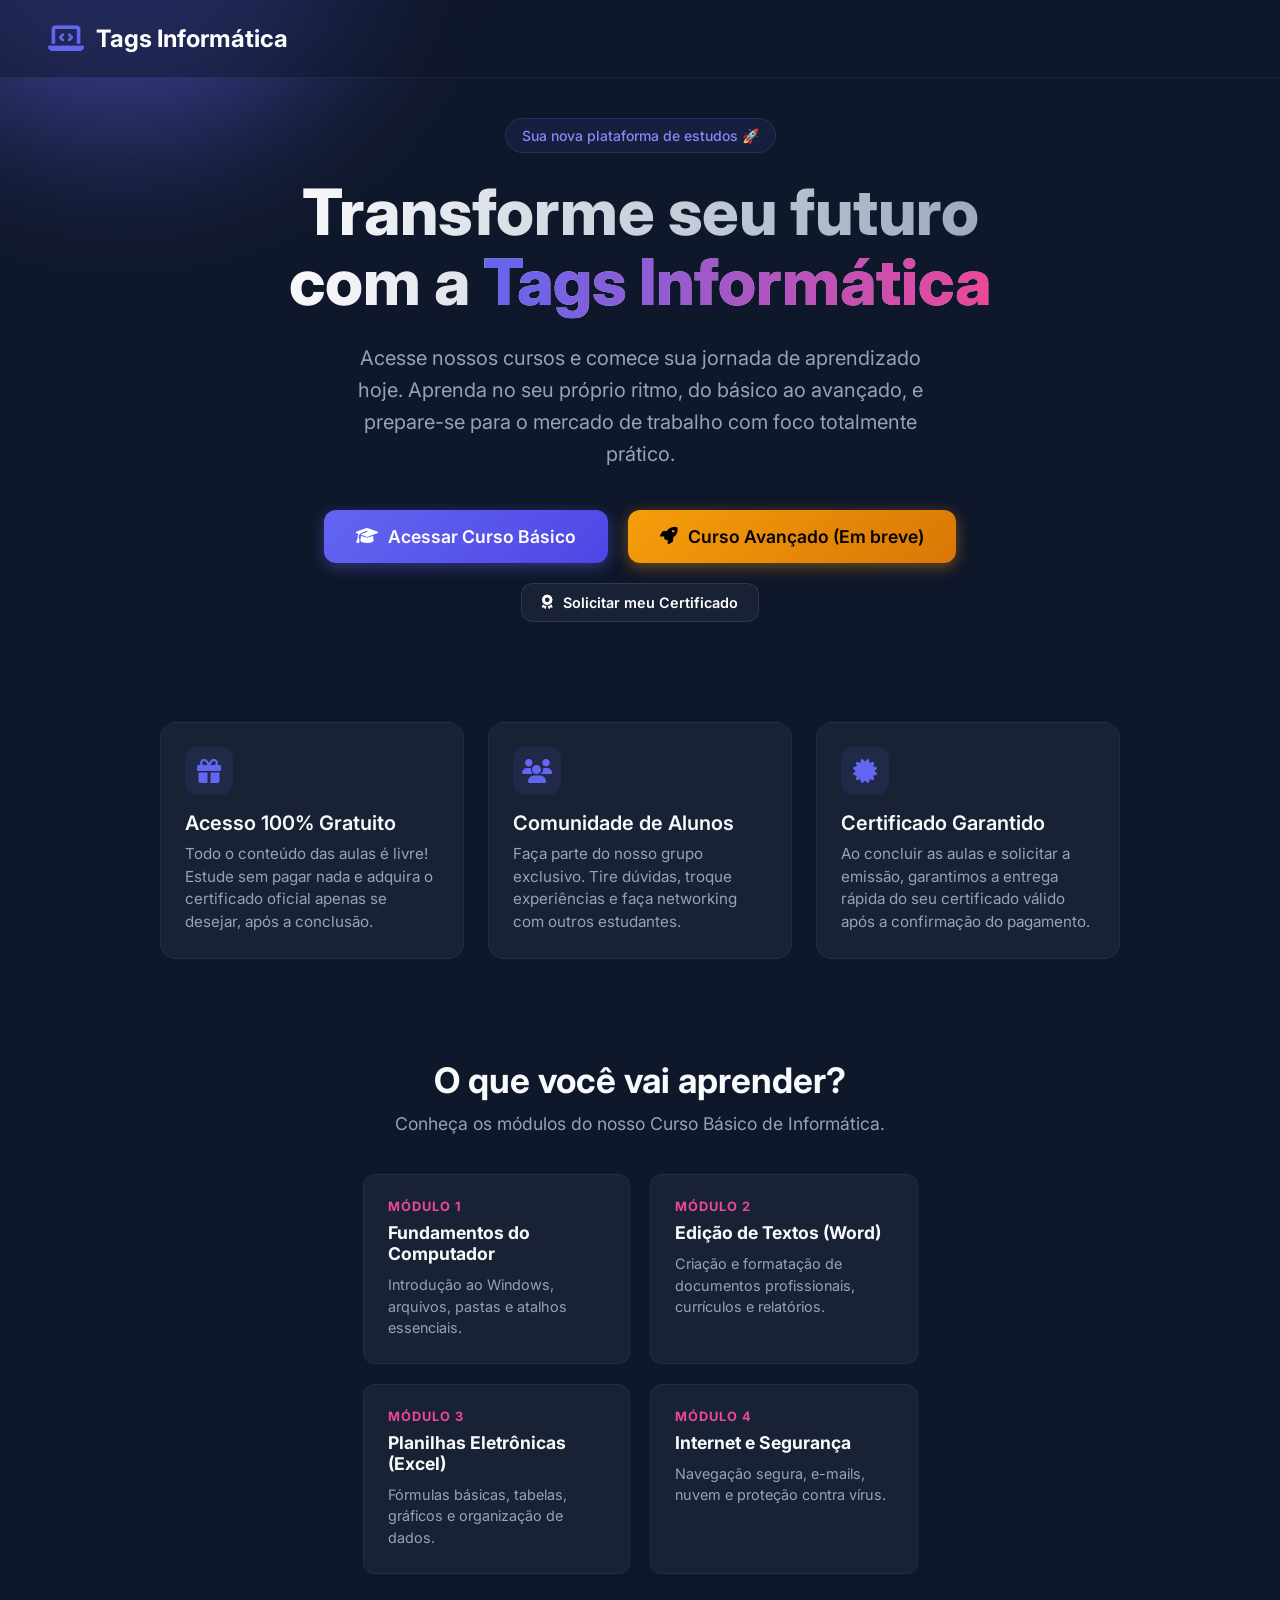
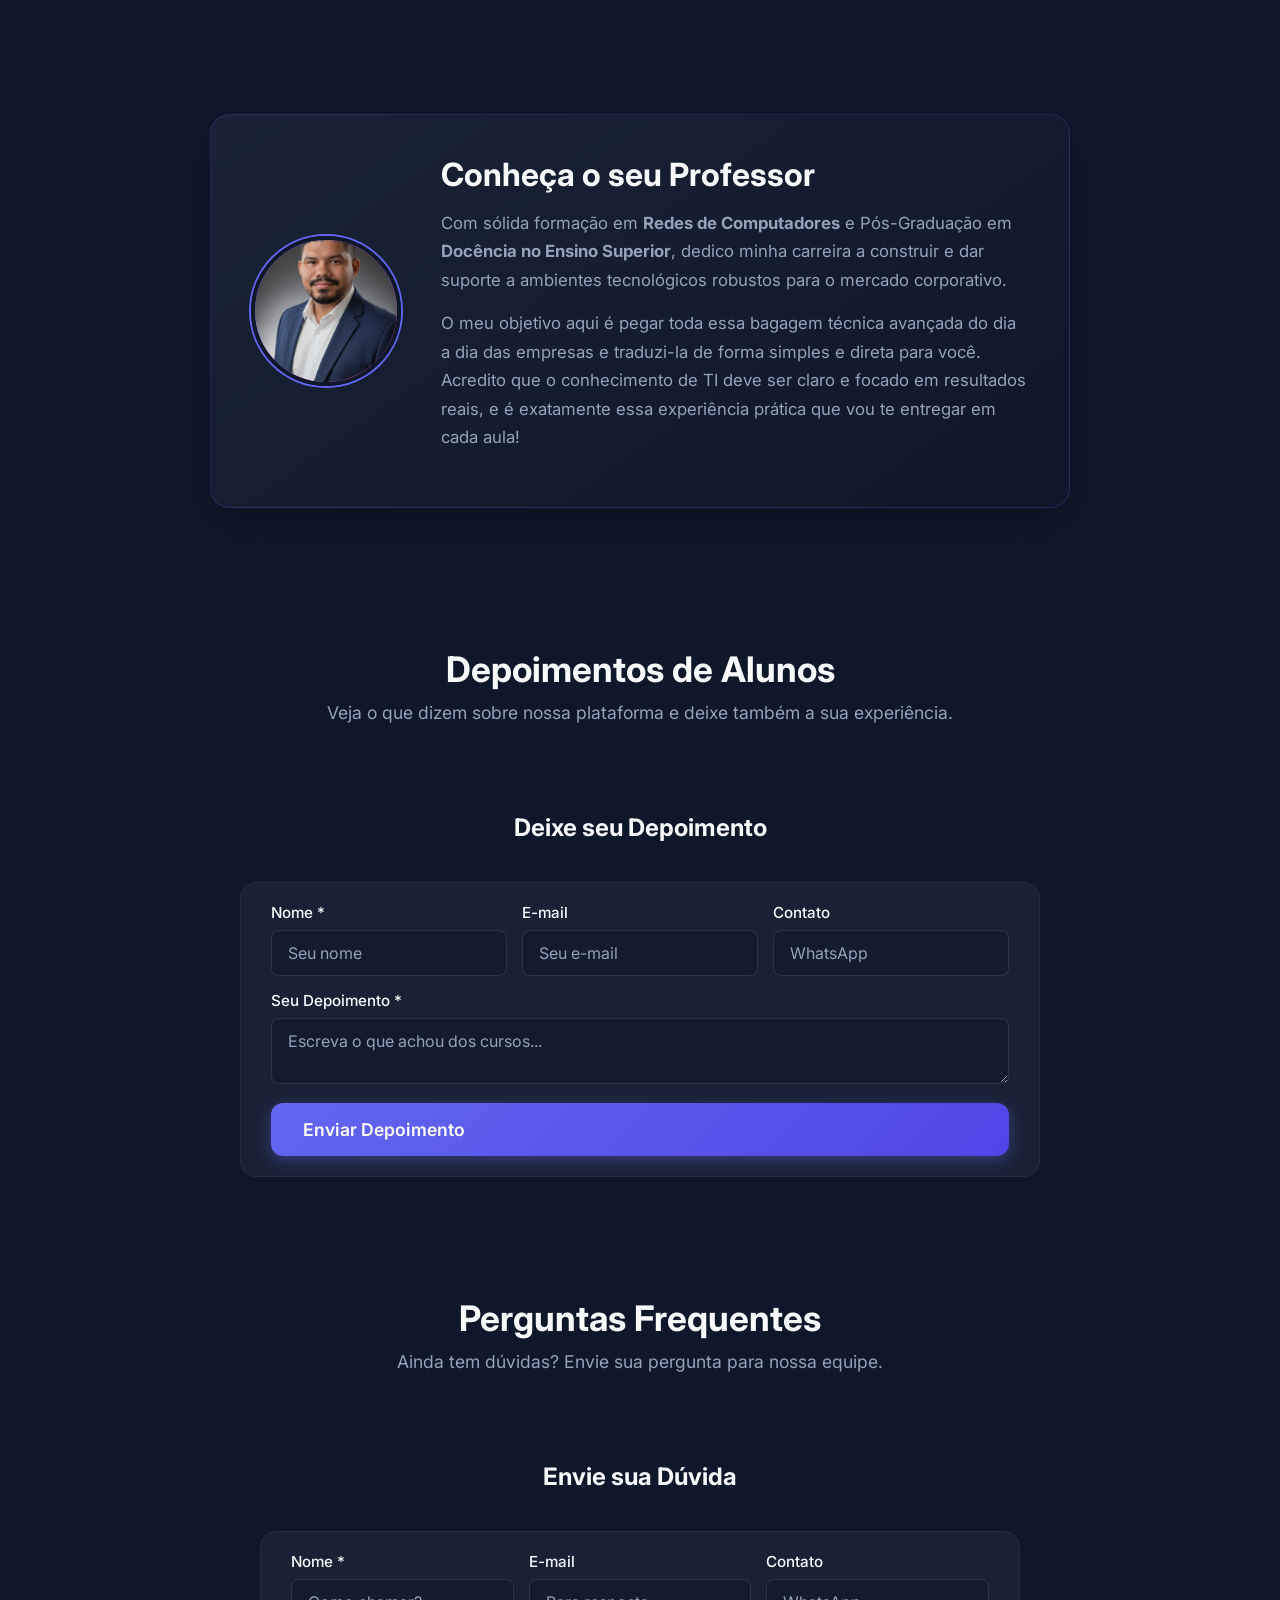
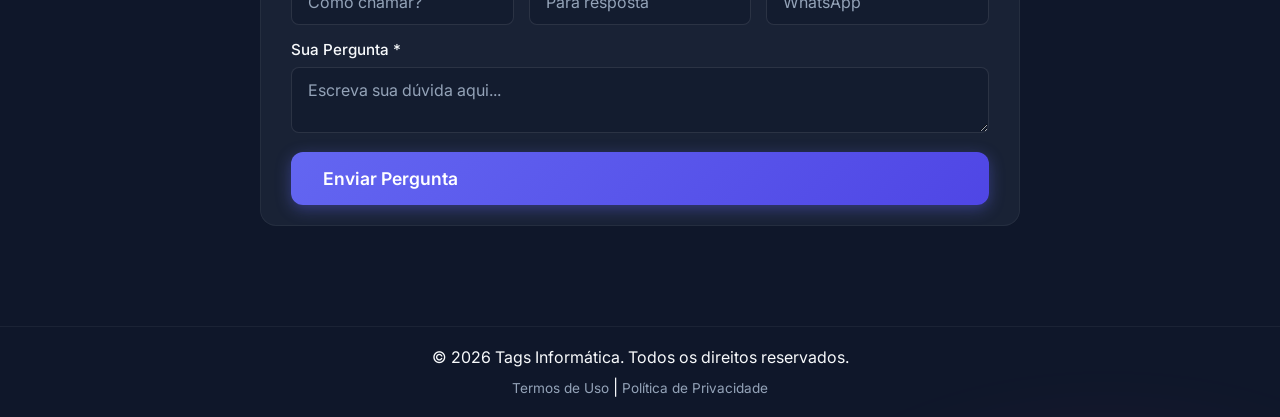
==== commit 9b45a601: "Add files via upload" ====
--- a/index.html
+++ b/index.html
@@ -41,7 +41,8 @@
         <div class="hero-content">
             <div class="badge">Sua nova plataforma de estudos 🚀</div>
             <h1>Transforme seu futuro com a <span>Tags Informática</span></h1>
-            <p class="subtitle">Acesse nossos cursos e comece sua jornada de aprendizado hoje. Aprenda no seu próprio ritmo, do básico ao avançado, e prepare-se para o mercado de trabalho com foco totalmente prático.</p>
+            <p class="subtitle">Acesse nossos cursos e comece sua jornada de aprendizado hoje. Aprenda no seu próprio
+                ritmo, do básico ao avançado, e prepare-se para o mercado de trabalho com foco totalmente prático.</p>
 
             <div class="actions">
                 <a href="curso-basico.html" class="btn btn-primary" aria-label="Acessar o Curso Básico">
@@ -53,9 +54,10 @@
                     Curso Avançado (Em breve)
                 </button>
             </div>
-            
+
             <div style="margin-top: 20px;">
-                <button onclick="openModal('modal-certificado')" class="btn btn-outline" style="padding: 10px 20px; font-size: 0.9rem;">
+                <button onclick="openModal('modal-certificado')" class="btn btn-outline"
+                    style="padding: 10px 20px; font-size: 0.9rem;">
                     <i class="fa-solid fa-award"></i> Solicitar meu Certificado
                 </button>
             </div>
@@ -64,21 +66,72 @@
 
     <section class="features" id="cursos">
         <div class="feature-card">
-            <div class="feature-icon"><i class="fa-solid fa-layer-group" aria-hidden="true"></i></div>
-            <h3 class="feature-title">Módulos Completos</h3>
-            <p class="feature-desc">Do básico ao avançado, aprenda no seu ritmo com trilhas estruturadas e práticas
-                focadas no mercado de trabalho.</p>
+            <div class="feature-icon"><i class="fa-solid fa-gift" aria-hidden="true"></i></div>
+            <h3 class="feature-title">Acesso 100% Gratuito</h3>
+            <p class="feature-desc">Todo o conteúdo das aulas é livre! Estude sem pagar nada e adquira o certificado
+                oficial apenas se desejar, após a conclusão.</p>
         </div>
         <div class="feature-card">
-            <div class="feature-icon"><i class="fa-solid fa-hand-holding-heart" aria-hidden="true"></i></div>
-            <h3 class="feature-title">Suporte ao Aluno</h3>
-            <p class="feature-desc">Não estude sozinho. Nossa equipe está pronta para tirar suas dúvidas e ajudar você a superar os desafios do aprendizado.</p>
+            <div class="feature-icon"><i class="fa-solid fa-users" aria-hidden="true"></i></div>
+            <h3 class="feature-title">Comunidade de Alunos</h3>
+            <p class="feature-desc">Faça parte do nosso grupo exclusivo. Tire dúvidas, troque experiências e faça
+                networking com outros estudantes.</p>
         </div>
         <div class="feature-card">
             <div class="feature-icon"><i class="fa-solid fa-certificate" aria-hidden="true"></i></div>
-            <h3 class="feature-title">Certificação</h3>
-            <p class="feature-desc">Ao concluir cada curso, emita automaticamente seu certificado de conclusão válido em
-                todo território nacional.</p>
+            <h3 class="feature-title">Certificado Garantido</h3>
+            <p class="feature-desc">Ao concluir as aulas e solicitar a emissão, garantimos a entrega rápida do seu
+                certificado válido após a confirmação do pagamento.</p>
+        </div>
+    </section>
+
+    <!-- Grade Curricular -->
+    <section class="syllabus" id="grade">
+        <div class="section-header">
+            <h2>O que você vai aprender?</h2>
+            <p>Conheça os módulos do nosso Curso Básico de Informática.</p>
+        </div>
+        <div class="syllabus-grid">
+            <div class="syllabus-item">
+                <div class="module-number">Módulo 1</div>
+                <h4>Fundamentos do Computador</h4>
+                <p>Introdução ao Windows, arquivos, pastas e atalhos essenciais.</p>
+            </div>
+            <div class="syllabus-item">
+                <div class="module-number">Módulo 2</div>
+                <h4>Edição de Textos (Word)</h4>
+                <p>Criação e formatação de documentos profissionais, currículos e relatórios.</p>
+            </div>
+            <div class="syllabus-item">
+                <div class="module-number">Módulo 3</div>
+                <h4>Planilhas Eletrônicas (Excel)</h4>
+                <p>Fórmulas básicas, tabelas, gráficos e organização de dados.</p>
+            </div>
+            <div class="syllabus-item">
+                <div class="module-number">Módulo 4</div>
+                <h4>Internet e Segurança</h4>
+                <p>Navegação segura, e-mails, nuvem e proteção contra vírus.</p>
+            </div>
+        </div>
+    </section>
+
+    <!-- Quem é o Professor -->
+    <section class="instructor" id="sobre">
+        <div class="instructor-container">
+            <div class="instructor-image">
+                <img src="public/assets/images/Professor.png" alt="Foto do Professor"
+                    onerror="this.style.display='none'; this.nextElementSibling.style.display='block';">
+                <i class="fa-solid fa-user-tie" style="display:none;"></i>
+            </div>
+            <div class="instructor-content">
+                <h2>Conheça o seu Professor</h2>
+                <p>Com sólida formação em <strong>Redes de Computadores</strong> e Pós-Graduação em <strong>Docência no
+                        Ensino Superior</strong>, dedico minha carreira a construir e dar suporte a ambientes
+                    tecnológicos robustos para o mercado corporativo.</p>
+                <p>O meu objetivo aqui é pegar toda essa bagagem técnica avançada do dia a dia das empresas e traduzi-la
+                    de forma simples e direta para você. Acredito que o conhecimento de TI deve ser claro e focado em
+                    resultados reais, e é exatamente essa experiência prática que vou te entregar em cada aula!</p>
+            </div>
         </div>
     </section>
 
@@ -87,7 +140,7 @@
             <h2>Depoimentos de Alunos</h2>
             <p>Veja o que dizem sobre nossa plataforma e deixe também a sua experiência.</p>
         </div>
-        
+
         <!-- Lista de depoimentos renderizados via JS -->
         <div id="testimonials-list" class="testimonials-grid" style="margin-bottom: 50px;">
             <!-- Será preenchido via script -->
@@ -117,7 +170,8 @@
                 </div>
                 <div class="form-group">
                     <label for="depoimento-texto">Seu Depoimento *</label>
-                    <textarea id="depoimento-texto" name="depoimento" required rows="2" placeholder="Escreva o que achou dos cursos..."></textarea>
+                    <textarea id="depoimento-texto" name="depoimento" required rows="2"
+                        placeholder="Escreva o que achou dos cursos..."></textarea>
                 </div>
                 <button type="submit" class="btn btn-primary w-100">Enviar Depoimento</button>
             </form>
@@ -129,7 +183,7 @@
             <h2>Perguntas Frequentes</h2>
             <p>Ainda tem dúvidas? Envie sua pergunta para nossa equipe.</p>
         </div>
-        
+
         <!-- Lista de FAQs renderizadas via JS -->
         <div id="faq-list" class="faq-list" style="margin-bottom: 50px;">
             <!-- Será preenchido via script -->
@@ -159,7 +213,8 @@
                 </div>
                 <div class="form-group">
                     <label for="faq-pergunta">Sua Pergunta *</label>
-                    <textarea id="faq-pergunta" name="pergunta" required rows="2" placeholder="Escreva sua dúvida aqui..."></textarea>
+                    <textarea id="faq-pergunta" name="pergunta" required rows="2"
+                        placeholder="Escreva sua dúvida aqui..."></textarea>
                 </div>
                 <button type="submit" class="btn btn-primary w-100">Enviar Pergunta</button>
             </form>
@@ -178,7 +233,8 @@
         <div class="modal-content form-container">
             <button class="close-modal" onclick="closeModal('modal-lead')"><i class="fa-solid fa-xmark"></i></button>
             <h3 style="margin-bottom: 10px;">Lista de Espera: Curso Avançado</h3>
-            <p style="margin-bottom: 20px; color: var(--text-muted);">Deixe seu e-mail e seja o primeiro a saber quando as vagas abrirem!</p>
+            <p style="margin-bottom: 20px; color: var(--text-muted);">Deixe seu e-mail e seja o primeiro a saber quando
+                as vagas abrirem!</p>
             <form name="lead" method="POST" class="custom-form">
                 <input type="hidden" name="tipo" value="lead">
                 <div class="form-group">
@@ -197,9 +253,11 @@
     <!-- Modal Certificado -->
     <div id="modal-certificado" class="modal-overlay">
         <div class="modal-content form-container">
-            <button class="close-modal" onclick="closeModal('modal-certificado')"><i class="fa-solid fa-xmark"></i></button>
+            <button class="close-modal" onclick="closeModal('modal-certificado')"><i
+                    class="fa-solid fa-xmark"></i></button>
             <h3 style="margin-bottom: 10px;">Emissão de Certificado</h3>
-            <p style="margin-bottom: 20px; color: var(--text-muted);">Concluiu o curso básico? Solicite aqui seu certificado oficial. (Liberado após confirmação de pagamento)</p>
+            <p style="margin-bottom: 20px; color: var(--text-muted);">Concluiu o curso básico? Solicite aqui seu
+                certificado oficial. (Liberado após confirmação de pagamento)</p>
             <form name="certificado" method="POST" class="custom-form">
                 <input type="hidden" name="tipo" value="certificado">
                 <div class="form-group">
@@ -209,6 +267,10 @@
                 <div class="form-group">
                     <label>E-mail de Cadastro</label>
                     <input type="email" name="email" required placeholder="seu@email.com">
+                </div>
+                <div class="form-group">
+                    <label>Telefone (WhatsApp)</label>
+                    <input type="tel" name="telefone" required placeholder="(00) 00000-0000">
                 </div>
                 <div class="form-group">
                     <label>CPF</label>
@@ -226,7 +288,7 @@
     </div>
 
     <script>
-        const SCRIPT_URL = "https://script.google.com/macros/s/AKfycbxQYoyk3kx6mtV6f-MftjSU4Sp0lmQB1Md00lyNA5KXXoyu3IjuXhvSz-ivAQGCdM9j/exec";
+        const SCRIPT_URL = "https://script.google.com/macros/s/AKfycbyW2c_Z9IpOre1ut4nUft1kKFaqCoiKRNnsjt573LG-u2uj7VglPmz9SN1FPXfxfZUt/exec";
 
         // Funções de Modal
         const openModal = (id) => {
@@ -243,13 +305,13 @@
             try {
                 const response = await fetch(SCRIPT_URL);
                 const data = await response.json();
-                
+
                 // Carrega Avisos
                 if (data.avisos && data.avisos.length > 0) {
                     const aviso = data.avisos[0]; // Pega o primeiro aviso ativo
                     const avisoBanner = document.getElementById('aviso-banner');
                     document.getElementById('aviso-texto').innerText = aviso.texto;
-                    if(aviso.link) {
+                    if (aviso.link) {
                         document.getElementById('aviso-link').href = aviso.link;
                         document.getElementById('aviso-link').style.display = 'inline-block';
                     } else {
@@ -259,11 +321,11 @@
                 }
 
                 // Cupons preparados (pode usar data.cupons depois)
-                
+
                 // Carrega Depoimentos
                 const depContainer = document.getElementById('testimonials-list');
                 if (data.depoimentos && data.depoimentos.length > 0) {
-                    depContainer.innerHTML = ''; 
+                    depContainer.innerHTML = '';
                     data.depoimentos.forEach(item => {
                         const card = document.createElement('div');
                         card.className = 'testimonial-card';
@@ -308,7 +370,7 @@
             const toast = document.getElementById('toast');
             const toastMsg = document.getElementById('toast-message');
             const icon = toast.querySelector('i');
-            
+
             toastMsg.innerText = message;
             if (isError) {
                 toast.style.borderLeftColor = '#ef4444';
@@ -319,7 +381,7 @@
                 icon.className = 'fa-solid fa-circle-check';
                 icon.style.color = '#10b981';
             }
-            
+
             toast.classList.add('show');
             setTimeout(() => {
                 toast.classList.remove('show');
@@ -333,7 +395,7 @@
             const formData = new FormData(form);
             const submitBtn = form.querySelector('button[type="submit"]');
             const originalBtnText = submitBtn.innerText;
-            
+
             submitBtn.innerText = "Enviando...";
             submitBtn.disabled = true;
 
@@ -343,28 +405,28 @@
                 headers: { "Content-Type": "application/x-www-form-urlencoded" },
                 body: new URLSearchParams(formData).toString()
             })
-            .then(() => {
-                const tipo = form.querySelector('input[name="tipo"]').value;
-                if (tipo === "depoimento") showToast("Depoimento enviado para análise!");
-                else if (tipo === "faq") showToast("Dúvida enviada! Em breve responderemos.");
-                else if (tipo === "lead") {
-                    showToast("Email salvo! Te avisaremos.");
-                    closeModal('modal-lead');
-                }
-                else if (tipo === "certificado") {
-                    showToast("Solicitação recebida. Analisaremos o pagamento.");
-                    closeModal('modal-certificado');
-                }
-                else showToast("Mensagem enviada com sucesso!");
-                form.reset();
-            })
-            .catch((error) => {
-                showToast("Ops! Houve um erro ao enviar.", true);
-            })
-            .finally(() => {
-                submitBtn.innerText = originalBtnText;
-                submitBtn.disabled = false;
-            });
+                .then(() => {
+                    const tipo = form.querySelector('input[name="tipo"]').value;
+                    if (tipo === "depoimento") showToast("Depoimento enviado para análise!");
+                    else if (tipo === "faq") showToast("Dúvida enviada! Em breve responderemos.");
+                    else if (tipo === "lead") {
+                        showToast("Email salvo! Te avisaremos.");
+                        closeModal('modal-lead');
+                    }
+                    else if (tipo === "certificado") {
+                        showToast("Solicitação recebida. Analisaremos o pagamento.");
+                        closeModal('modal-certificado');
+                    }
+                    else showToast("Mensagem enviada com sucesso!");
+                    form.reset();
+                })
+                .catch((error) => {
+                    showToast("Ops! Houve um erro ao enviar.", true);
+                })
+                .finally(() => {
+                    submitBtn.innerText = originalBtnText;
+                    submitBtn.disabled = false;
+                });
         };
 
         document.querySelectorAll('.custom-form').forEach(form => {
--- a/public/assets/css/landing.css
+++ b/public/assets/css/landing.css
@@ -256,6 +256,116 @@
     color: var(--text-muted);
     font-size: 0.95rem;
     line-height: 1.5;
+}
+
+/* Syllabus / Grade Curricular */
+.syllabus {
+    max-width: 1000px;
+    margin: 60px auto;
+    padding: 0 20px;
+    z-index: 1;
+}
+
+.syllabus-grid {
+    display: grid;
+    grid-template-columns: repeat(auto-fit, minmax(220px, 1fr));
+    gap: 20px;
+}
+
+.syllabus-item {
+    background: var(--surface-color);
+    border: 1px solid rgba(255, 255, 255, 0.05);
+    border-radius: 12px;
+    padding: 24px;
+    backdrop-filter: blur(12px);
+    transition: transform 0.3s ease;
+}
+
+.syllabus-item:hover {
+    transform: translateY(-5px);
+    border-color: rgba(99, 102, 241, 0.3);
+}
+
+.module-number {
+    font-size: 0.8rem;
+    text-transform: uppercase;
+    letter-spacing: 1px;
+    color: var(--secondary);
+    font-weight: 700;
+    margin-bottom: 8px;
+}
+
+.syllabus-item h4 {
+    font-size: 1.1rem;
+    margin-bottom: 10px;
+}
+
+.syllabus-item p {
+    font-size: 0.9rem;
+    color: var(--text-muted);
+    line-height: 1.5;
+}
+
+/* Instructor Section */
+.instructor {
+    max-width: 900px;
+    margin: 80px auto;
+    padding: 0 20px;
+    z-index: 1;
+}
+
+.instructor-container {
+    background: linear-gradient(145deg, var(--surface-color), rgba(15, 23, 42, 0.9));
+    border: 1px solid rgba(99, 102, 241, 0.2);
+    border-radius: 20px;
+    padding: 40px;
+    display: flex;
+    align-items: center;
+    gap: 40px;
+    box-shadow: 0 20px 40px rgba(0,0,0,0.2);
+}
+
+.instructor-image {
+    width: 150px;
+    height: 150px;
+    flex-shrink: 0;
+    background: linear-gradient(135deg, var(--primary), var(--secondary));
+    border-radius: 50%;
+    display: flex;
+    align-items: center;
+    justify-content: center;
+    font-size: 4rem;
+    color: white;
+    border: 4px solid var(--bg-color);
+    box-shadow: 0 0 0 2px var(--primary);
+    overflow: hidden; /* Garante que a foto não vaze o círculo */
+}
+
+.instructor-image img {
+    width: 100%;
+    height: 100%;
+    object-fit: cover;
+}
+
+.instructor-content h2 {
+    font-size: 2rem;
+    margin-bottom: 15px;
+    color: var(--text-main);
+}
+
+.instructor-content p {
+    color: var(--text-muted);
+    line-height: 1.7;
+    margin-bottom: 15px;
+    font-size: 1.05rem;
+}
+
+@media (max-width: 768px) {
+    .instructor-container {
+        flex-direction: column;
+        text-align: center;
+        padding: 30px 20px;
+    }
 }
 
 .landing-footer {
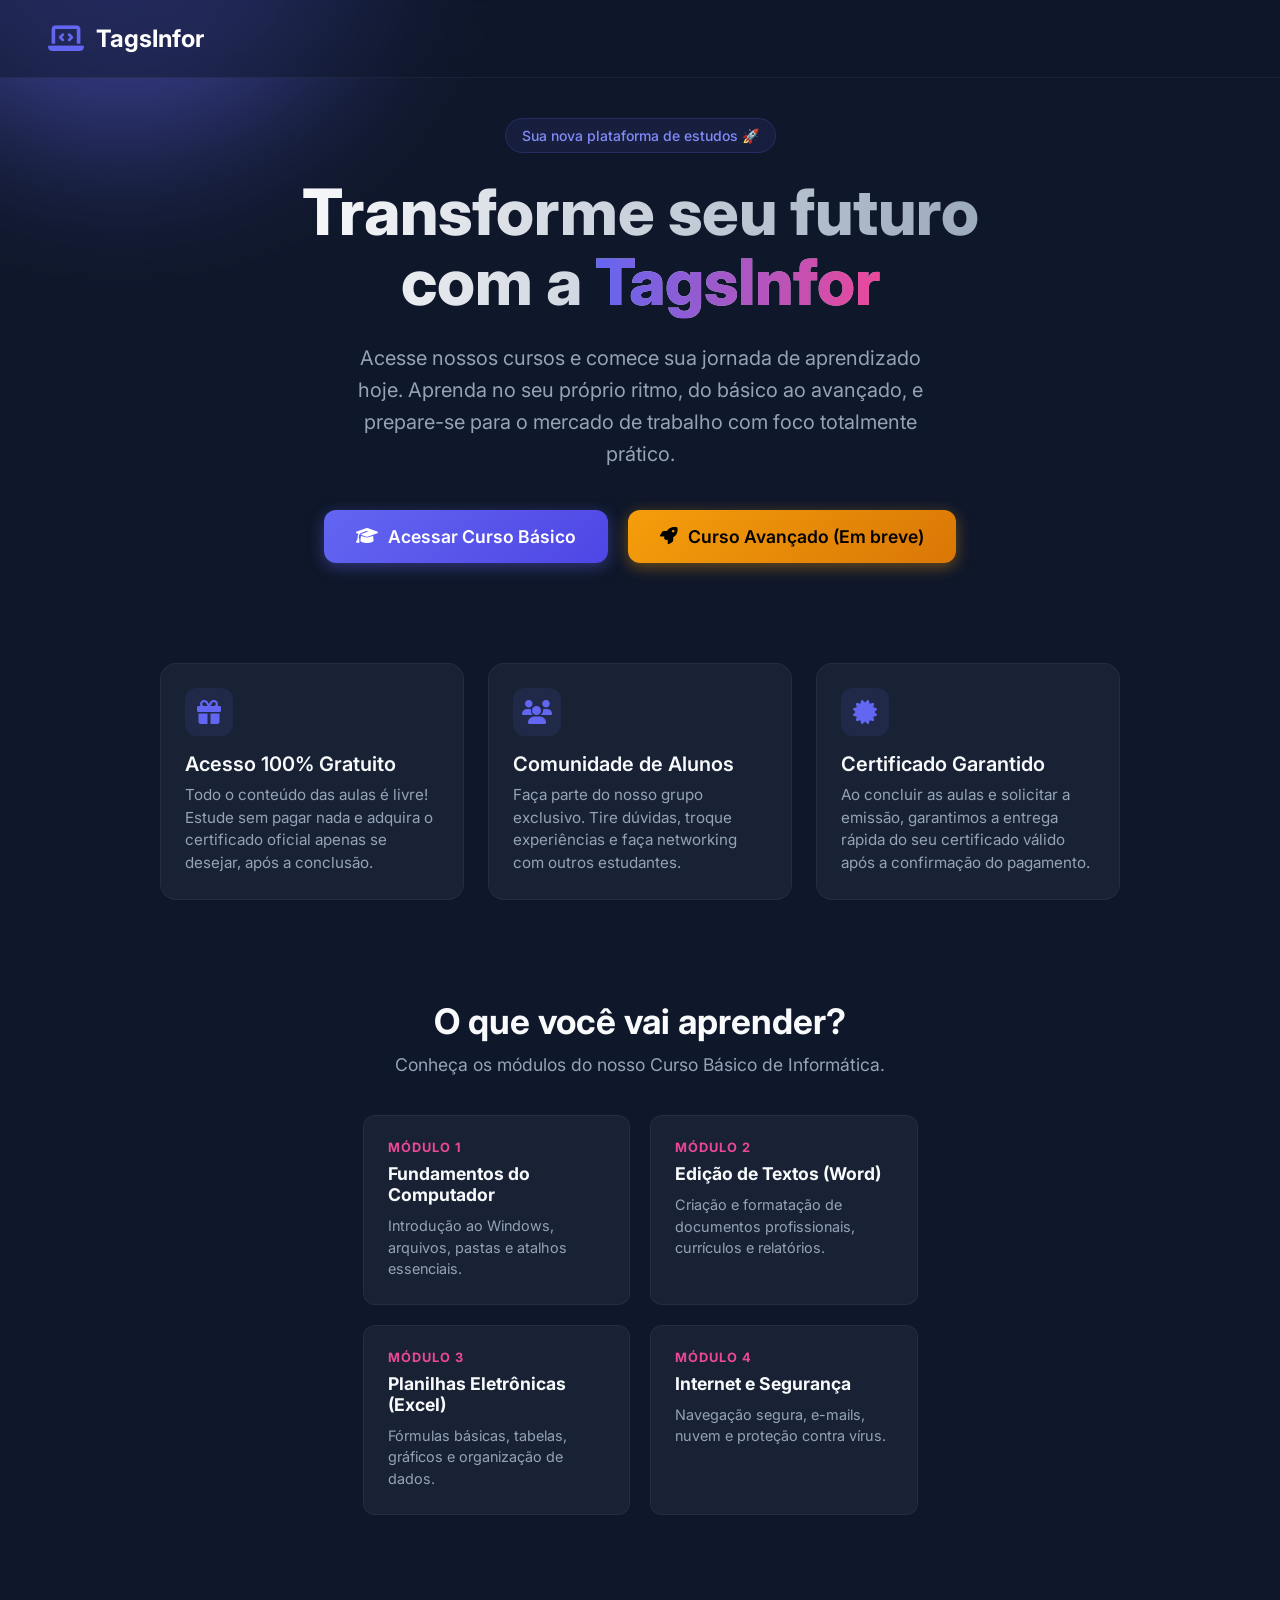
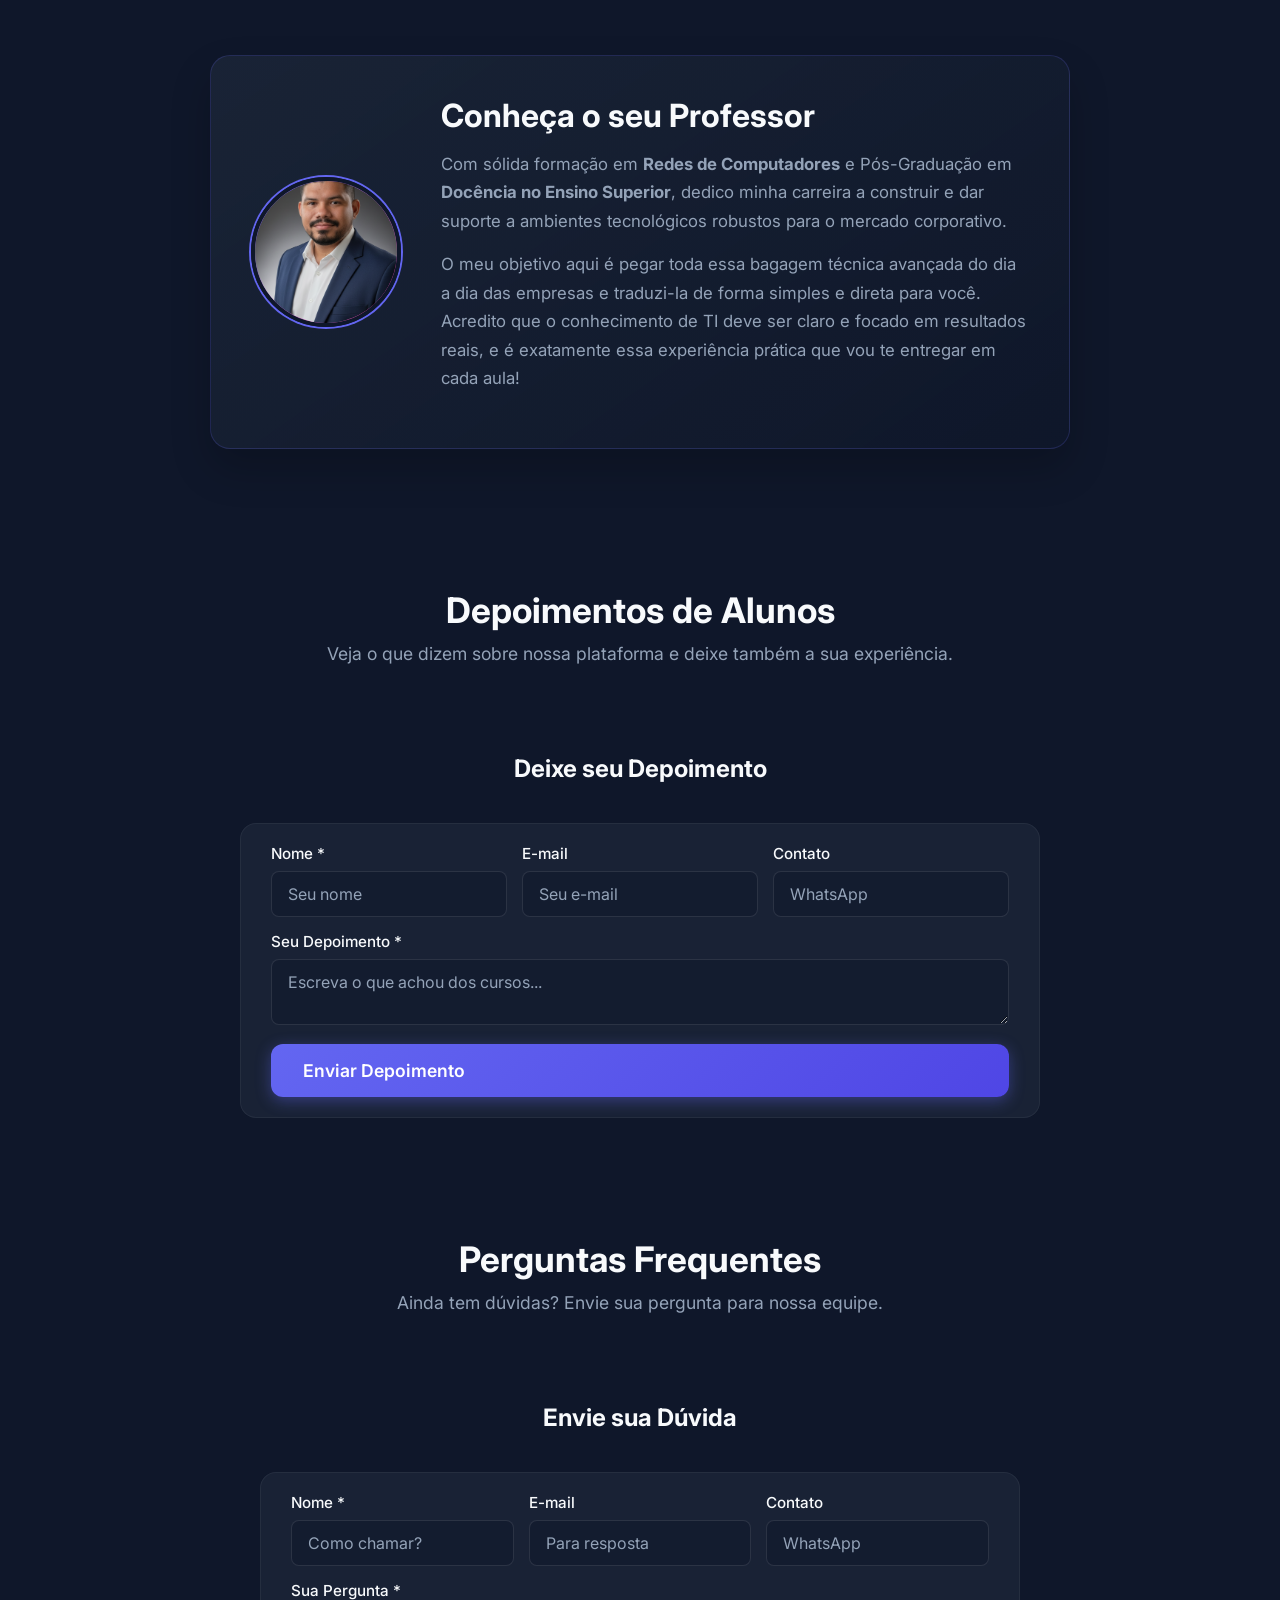
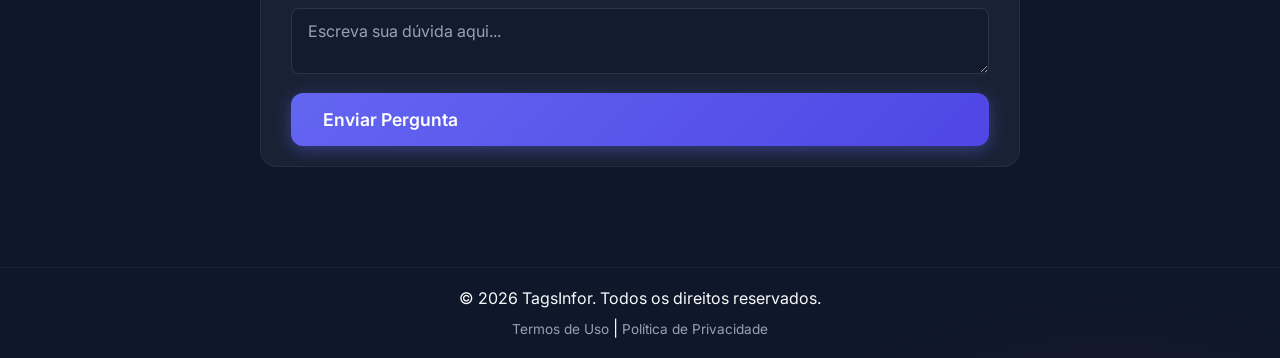
==== commit d9dbc5ca: "Add files via upload" ====
--- a/index.html
+++ b/index.html
@@ -4,10 +4,12 @@
 <head>
     <meta charset="UTF-8">
     <meta name="viewport" content="width=device-width, initial-scale=1.0">
-    <title>Tags Informática - Cursos Online</title>
+    <title>TagsInfor - Cursos Online</title>
     <meta name="description"
-        content="Acesse a plataforma de cursos da Tags Informática. Evolua suas habilidades com nossos cursos completos.">
+        content="Acesse a plataforma de cursos da TagsInfor. Evolua suas habilidades com nossos cursos completos.">
     <!-- Google Fonts -->
+    <link rel="preconnect" href="https://fonts.googleapis.com">
+    <link rel="preconnect" href="https://fonts.gstatic.com" crossorigin>
     <link href="https://fonts.googleapis.com/css2?family=Inter:wght@300;400;500;600;700;800&display=swap"
         rel="stylesheet">
     <link rel="stylesheet" href="https://cdnjs.cloudflare.com/ajax/libs/font-awesome/6.4.0/css/all.min.css">
@@ -30,9 +32,9 @@
 
     <header>
         <nav>
-            <a href="#" class="logo" aria-label="Página Inicial da Tags Informática">
+            <a href="#" class="logo" aria-label="Página Inicial da TagsInfor">
                 <i class="fa-solid fa-laptop-code" aria-hidden="true"></i>
-                Tags Informática
+                TagsInfor
             </a>
         </nav>
     </header>
@@ -40,12 +42,12 @@
     <main class="hero">
         <div class="hero-content">
             <div class="badge">Sua nova plataforma de estudos 🚀</div>
-            <h1>Transforme seu futuro com a <span>Tags Informática</span></h1>
+            <h1>Transforme seu futuro com a <span>TagsInfor</span></h1>
             <p class="subtitle">Acesse nossos cursos e comece sua jornada de aprendizado hoje. Aprenda no seu próprio
                 ritmo, do básico ao avançado, e prepare-se para o mercado de trabalho com foco totalmente prático.</p>
 
             <div class="actions">
-                <a href="curso-basico.html" class="btn btn-primary" aria-label="Acessar o Curso Básico">
+                <a href="javascript:void(0)" onclick="acessarCurso()" class="btn btn-primary" aria-label="Acessar o Curso Básico">
                     <i class="fa-solid fa-graduation-cap" aria-hidden="true"></i>
                     Acessar Curso Básico
                 </a>
@@ -55,7 +57,7 @@
                 </button>
             </div>
 
-            <div style="margin-top: 20px;">
+            <div style="margin-top: 20px; display: none;">
                 <button onclick="openModal('modal-certificado')" class="btn btn-outline"
                     style="padding: 10px 20px; font-size: 0.9rem;">
                     <i class="fa-solid fa-award"></i> Solicitar meu Certificado
@@ -222,11 +224,37 @@
     </section>
 
     <footer class="landing-footer">
-        <p>&copy; 2026 Tags Informática. Todos os direitos reservados.</p>
+        <p>&copy; 2026 TagsInfor. Todos os direitos reservados.</p>
         <div style="margin-top: 10px;">
             <a href="#">Termos de Uso</a> | <a href="#">Política de Privacidade</a>
         </div>
     </footer>
+
+    <!-- Modal Cadastro Gratuito -->
+    <div id="modal-cadastro" class="modal-overlay">
+        <div class="modal-content form-container">
+            <button class="close-modal" onclick="closeModal('modal-cadastro')"><i class="fa-solid fa-xmark"></i></button>
+            <h3 style="margin-bottom: 10px;">Cadastro Gratuito</h3>
+            <p style="margin-bottom: 20px; color: var(--text-muted);">Preencha para acessar o conteúdo completo do curso básico gratuitamente.</p>
+            <form name="cadastro" method="POST" class="custom-form">
+                <input type="hidden" name="tipo" value="cadastro">
+                <input type="hidden" name="Assunto" value="NOVO ALUNO GRATUITO - Site">
+                <div class="form-group">
+                    <label>Nome Completo</label>
+                    <input type="text" name="nome" required placeholder="Seu nome">
+                </div>
+                <div class="form-group">
+                    <label>E-mail</label>
+                    <input type="email" name="email" required placeholder="Seu e-mail principal">
+                </div>
+                <div class="form-group">
+                    <label>Telefone (WhatsApp)</label>
+                    <input type="tel" name="telefone" required placeholder="(00) 00000-0000">
+                </div>
+                <button type="submit" class="btn btn-primary w-100">Acessar as Aulas Agora</button>
+            </form>
+        </div>
+    </div>
 
     <!-- Modal Lead -->
     <div id="modal-lead" class="modal-overlay">
@@ -288,7 +316,19 @@
     </div>
 
     <script>
-        const SCRIPT_URL = "https://script.google.com/macros/s/AKfycbyW2c_Z9IpOre1ut4nUft1kKFaqCoiKRNnsjt573LG-u2uj7VglPmz9SN1FPXfxfZUt/exec";
+        const SCRIPT_URL = "https://script.google.com/macros/s/AKfycbwICJpxYs6JVOO5Htck3L4zEylMj01CyDnzOQxvBZP6UJXSi4CHU74sG9TjauAfqdzt/exec";
+
+        // Função para escapar HTML (Prevenção de XSS)
+        const escapeHTML = (str) => {
+            if (!str) return '';
+            return str.toString().replace(/[&<>'"]/g, tag => ({
+                '&': '&amp;',
+                '<': '&lt;',
+                '>': '&gt;',
+                "'": '&#39;',
+                '"': '&quot;'
+            }[tag] || tag));
+        };
 
         // Funções de Modal
         const openModal = (id) => {
@@ -298,6 +338,15 @@
         const closeModal = (id) => {
             document.getElementById(id).classList.remove('active');
             document.body.style.overflow = 'auto';
+        };
+
+        const acessarCurso = () => {
+            // Verifica se o aluno já fez o cadastro gratuito nesse navegador
+            if (localStorage.getItem('aluno_cadastrado') === 'true') {
+                window.location.href = 'curso-basico.html';
+            } else {
+                openModal('modal-cadastro');
+            }
         };
 
         // Função para carregar dados dinâmicos da Planilha
@@ -333,12 +382,12 @@
                             <div class="stars">
                                 <i class="fa-solid fa-star"></i><i class="fa-solid fa-star"></i><i class="fa-solid fa-star"></i><i class="fa-solid fa-star"></i><i class="fa-solid fa-star"></i>
                             </div>
-                            <p class="testimonial-text">"${item.depoimento}"</p>
+                            <p class="testimonial-text">"${escapeHTML(item.depoimento)}"</p>
                             <div class="student-info">
                                 <div class="student-avatar"><i class="fa-solid fa-user"></i></div>
                                 <div>
-                                    <strong>${item.nome}</strong>
-                                    <span>Aluno Tags Informática</span>
+                                    <strong>${escapeHTML(item.nome)}</strong>
+                                    <span>Aluno TagsInfor</span>
                                 </div>
                             </div>
                         `;
@@ -354,8 +403,8 @@
                         const faqItem = document.createElement('div');
                         faqItem.className = 'faq-item';
                         faqItem.innerHTML = `
-                            <h3 class="faq-question"><i class="fa-solid fa-circle-question"></i> ${item.pergunta}</h3>
-                            <p class="faq-answer">${item.resposta}</p>
+                            <h3 class="faq-question"><i class="fa-solid fa-circle-question"></i> ${escapeHTML(item.pergunta)}</h3>
+                            <p class="faq-answer">${escapeHTML(item.resposta)}</p>
                         `;
                         faqContainer.appendChild(faqItem);
                     });
@@ -417,13 +466,28 @@
                         showToast("Solicitação recebida. Analisaremos o pagamento.");
                         closeModal('modal-certificado');
                     }
+                    else if (tipo === "cadastro") {
+                        showToast("Cadastro realizado! Redirecionando...");
+                        localStorage.setItem('aluno_cadastrado', 'true');
+                        closeModal('modal-cadastro');
+                        setTimeout(() => {
+                            window.location.href = 'curso-basico.html';
+                        }, 1500);
+                    }
                     else showToast("Mensagem enviada com sucesso!");
+                    
                     form.reset();
+                    submitBtn.innerText = "Enviado com sucesso";
+                    
+                    // Atualiza os blocos de mensagens na tela (com atraso de 3s para o Google salvar)
+                    if (tipo === "depoimento" || tipo === "faq") {
+                        setTimeout(() => {
+                            loadDynamicData();
+                        }, 3000);
+                    }
                 })
                 .catch((error) => {
                     showToast("Ops! Houve um erro ao enviar.", true);
-                })
-                .finally(() => {
                     submitBtn.innerText = originalBtnText;
                     submitBtn.disabled = false;
                 });
